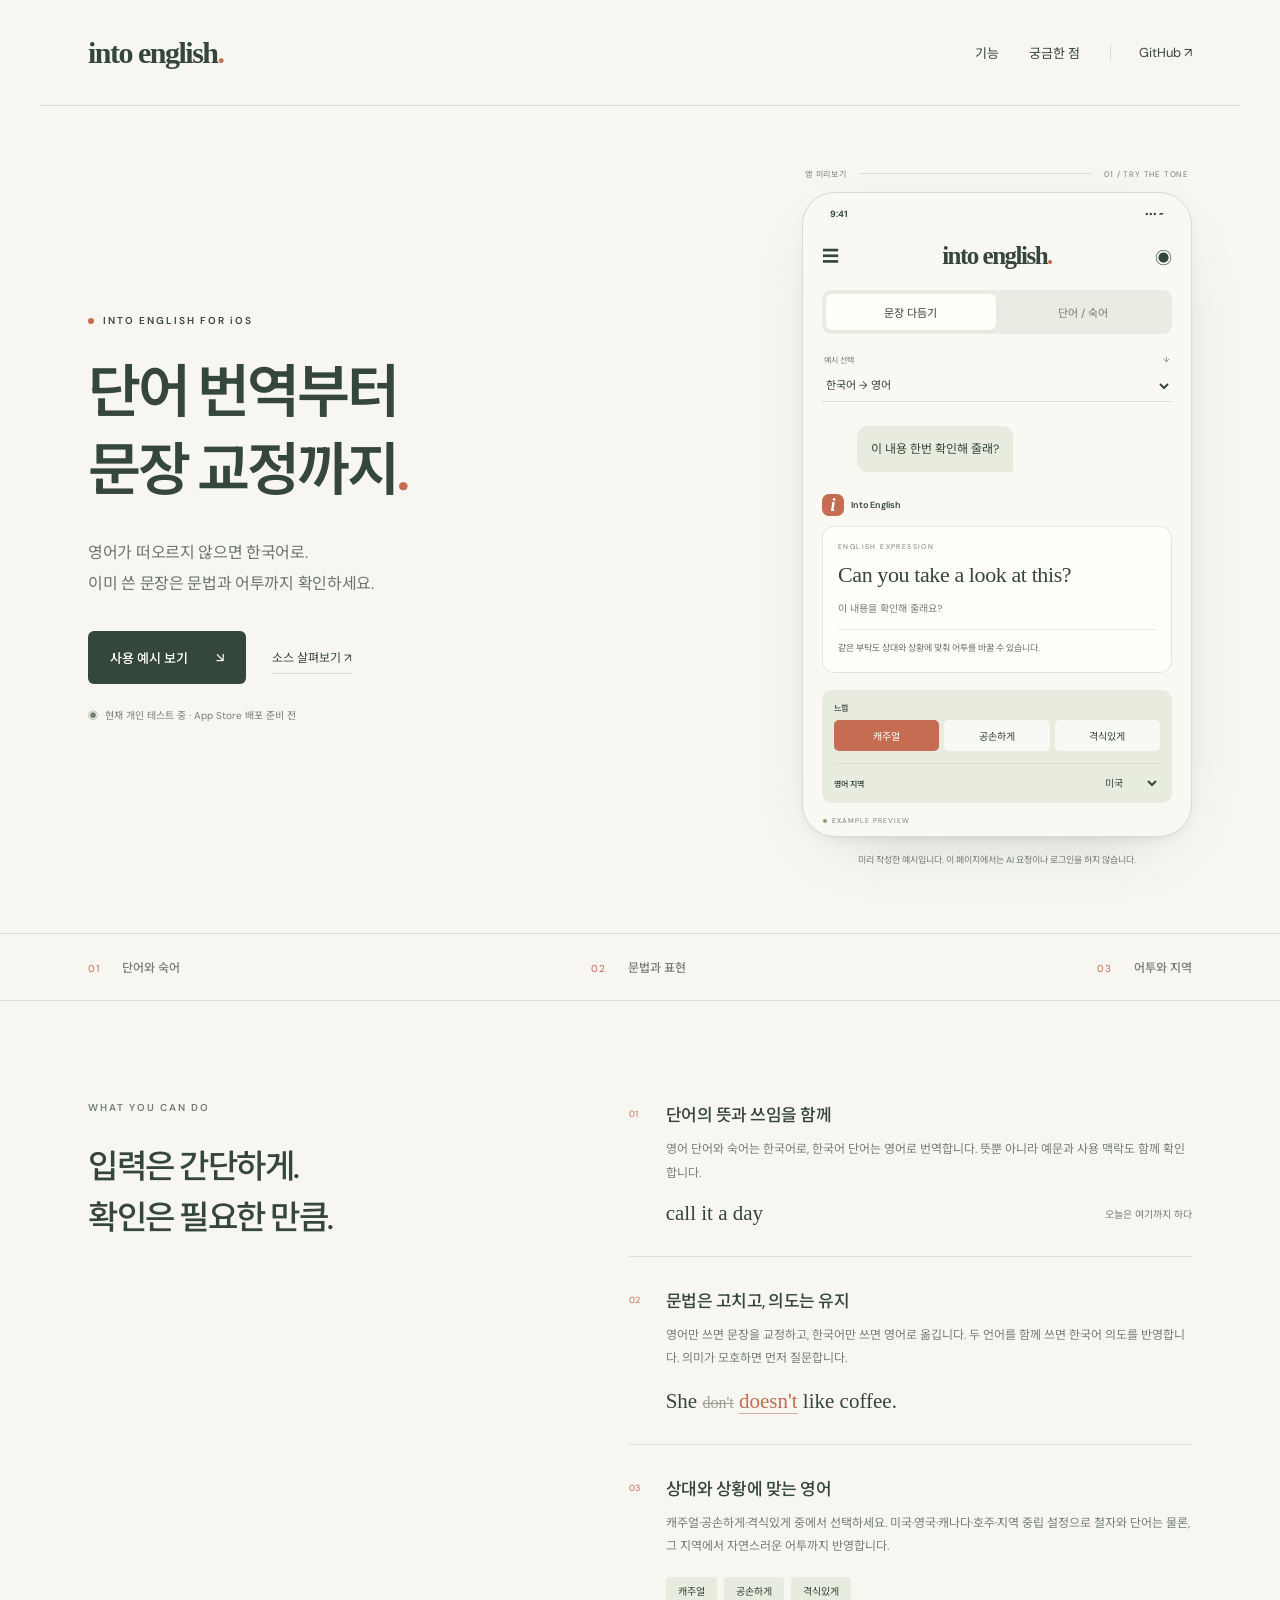
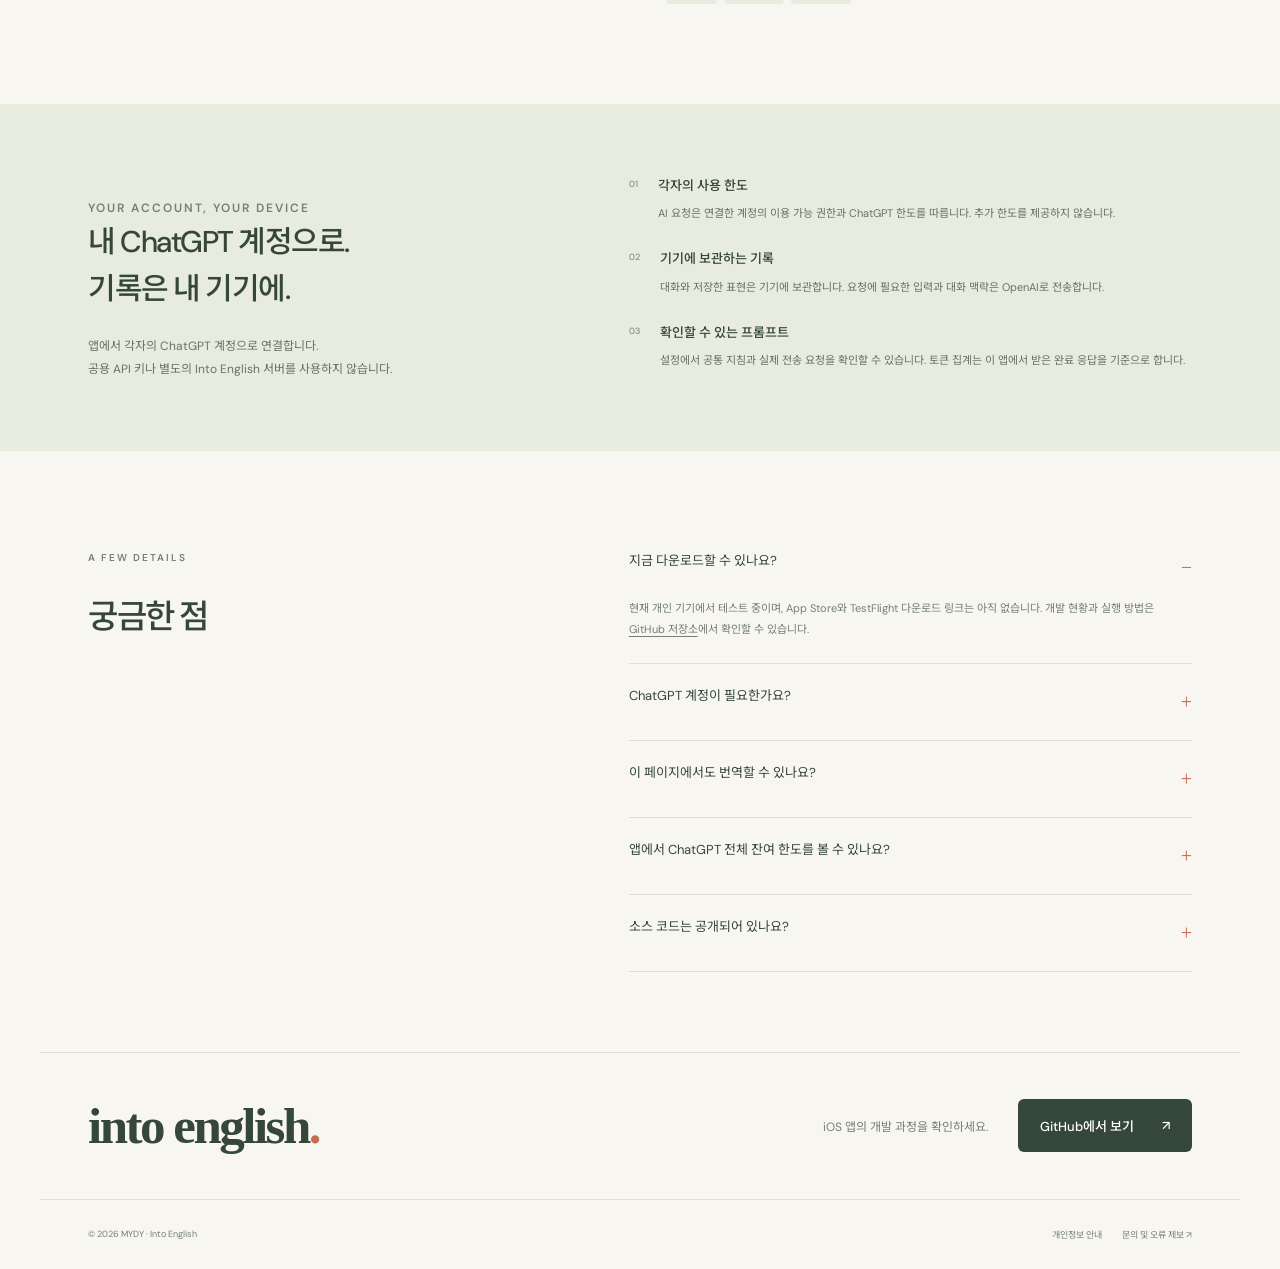
==== docs/index.html @ 1c581b62 "Add Into English landing page and icon concept board" ====
<!doctype html>
<html lang="ko">
<head>
<meta charset="utf-8"><meta name="viewport" content="width=device-width,initial-scale=1">
<title>Into English — 단어 번역과 영어 문장 교정</title>
<meta name="description" content="한국어 또는 영어로 입력하고, 뜻과 문법을 확인하세요. 말투와 영어 지역을 선택할 수 있는 개인용 iOS 영어 도구, Into English.">
<meta name="theme-color" content="#f8f6f1"><meta property="og:title" content="Into English"><meta property="og:description" content="단어 번역부터 문장 교정까지. 한국어로 입력하고 영어로 확인하세요."><meta property="og:type" content="website"><meta property="og:url" content="https://into-english.mydy.kr/">
<link rel="canonical" href="https://into-english.mydy.kr/"><link rel="icon" href="assets/favicon.svg" type="image/svg+xml"><link rel="stylesheet" href="styles.css"><script src="app.js" defer></script>
</head>
<body>
<a class="skip" href="#main">본문으로 이동</a>
<header class="nav wrap"><a class="wordmark" href="#" aria-label="Into English 홈">into english<span>.</span></a><nav aria-label="주요 메뉴"><a href="#how">기능</a><a href="#questions">궁금한 점</a><a class="repo-link" href="https://github.com/yoobato/mydy-into-english">GitHub <span aria-hidden="true">↗</span></a></nav></header>
<main id="main">
<section class="hero wrap" aria-labelledby="hero-title">
<div class="hero-copy"><div class="eyebrow"><span class="dot"></span> INTO ENGLISH FOR iOS</div><h1 id="hero-title">단어 번역부터<br>문장 교정까지<span class="coral">.</span></h1><p class="intro">영어가 떠오르지 않으면 한국어로.<br>이미 쓴 문장은 문법과 어투까지 확인하세요.</p><div class="actions"><a class="button primary" href="#demo">사용 예시 보기 <span aria-hidden="true">↘</span></a><a class="text-link" href="https://github.com/yoobato/mydy-into-english">소스 살펴보기 <span aria-hidden="true">↗</span></a></div><div class="availability"><span class="small-apple" aria-hidden="true">◉</span> 현재 개인 테스트 중 · App Store 배포 준비 전</div></div>
<div class="hero-preview" id="demo"><div class="preview-caption"><span>앱 미리보기</span><span class="caption-line"></span><span>01 / TRY THE TONE</span></div><div class="phone"><div class="phone-top"><span>9:41</span><span aria-hidden="true">••• ▰</span></div><div class="app-brand"><span aria-hidden="true">☰</span><span class="wordmark">into english<span>.</span></span><span aria-hidden="true">◉</span></div><div class="demo-tabs" role="tablist" aria-label="예시 종류"><button id="sentence-tab" role="tab" aria-selected="true" aria-controls="demo-panel" data-mode="sentence">문장 다듬기</button><button id="word-tab" role="tab" aria-selected="false" aria-controls="demo-panel" data-mode="word" tabindex="-1">단어 / 숙어</button></div><div id="demo-panel" role="tabpanel" aria-labelledby="sentence-tab"><label class="scenario-label" for="scenario">예시 선택 <span aria-hidden="true">↓</span></label><select id="scenario" aria-label="확인할 예시"></select><div class="chat"><div class="user-bubble" id="user-text"></div><div class="assistant-label"><span class="avatar" aria-hidden="true">i</span> Into English</div><article class="answer" aria-live="polite" aria-atomic="true"><div class="answer-meta" id="answer-meta">ENGLISH EXPRESSION</div><p id="answer-text" lang="en"></p><p class="meaning" id="answer-meaning"></p><div class="answer-note" id="answer-note"></div></article></div><div class="demo-options"><div id="tone-wrap"><span class="control-label">느낌</span><div class="tone-group" role="group" aria-label="문장 느낌"><button data-tone="casual" aria-pressed="true">캐주얼</button><button data-tone="polite" aria-pressed="false">공손하게</button><button data-tone="formal" aria-pressed="false">격식있게</button></div></div><label class="region-control" for="region"><span class="control-label">영어 지역</span><select id="region"><option value="us">미국</option><option value="uk">영국</option><option value="canada">캐나다</option><option value="australia">호주</option><option value="neutral">지역 중립</option></select></label></div></div><div class="phone-foot"><span class="dot"></span> EXAMPLE PREVIEW</div></div><p class="demo-disclaimer">미리 작성한 예시입니다. 이 페이지에서는 AI 요청이나 로그인을 하지 않습니다.</p></div>
</section>
<div class="index-strip"><div class="wrap"><span>01 <b>단어와 숙어</b></span><span>02 <b>문법과 표현</b></span><span>03 <b>어투와 지역</b></span></div></div>
<section class="features wrap" id="how" aria-labelledby="features-title"><div class="section-heading"><p class="eyebrow">WHAT YOU CAN DO</p><h2 id="features-title">입력은 간단하게.<br>확인은 필요한 만큼.</h2></div><div class="feature-list"><article class="feature"><span class="feature-number">01</span><div><h3>단어의 뜻과 쓰임을 함께</h3><p>영어 단어와 숙어는 한국어로, 한국어 단어는 영어로 번역합니다. 뜻뿐 아니라 예문과 사용 맥락도 함께 확인합니다.</p><div class="inline-example"><span lang="en">call it a day</span><span>오늘은 여기까지 하다</span></div></div></article><article class="feature"><span class="feature-number">02</span><div><h3>문법은 고치고, 의도는 유지</h3><p>영어만 쓰면 문장을 교정하고, 한국어만 쓰면 영어로 옮깁니다. 두 언어를 함께 쓰면 한국어 의도를 반영합니다. 의미가 모호하면 먼저 질문합니다.</p><div class="grammar-example" lang="en">She <del>don't</del> <ins>doesn't</ins> like coffee.</div></div></article><article class="feature"><span class="feature-number">03</span><div><h3>상대와 상황에 맞는 영어</h3><p>캐주얼·공손하게·격식있게 중에서 선택하세요. 미국·영국·캐나다·호주·지역 중립 설정으로 철자와 단어는 물론, 그 지역에서 자연스러운 어투까지 반영합니다.</p><div class="tone-sample"><span>캐주얼</span><span>공손하게</span><span>격식있게</span></div></div></article></div></section>
<section class="account-section"><div class="wrap account-layout"><div><p class="eyebrow">YOUR ACCOUNT, YOUR DEVICE</p><h2>내 ChatGPT 계정으로.<br>기록은 내 기기에.</h2><p>앱에서 각자의 ChatGPT 계정으로 연결합니다.<br>공용 API 키나 별도의 Into English 서버를 사용하지 않습니다.</p></div><div class="account-notes"><div><span>01</span><p><strong>각자의 사용 한도</strong>AI 요청은 연결한 계정의 이용 가능 권한과 ChatGPT 한도를 따릅니다. 추가 한도를 제공하지 않습니다.</p></div><div><span>02</span><p><strong>기기에 보관하는 기록</strong>대화와 저장한 표현은 기기에 보관합니다. 요청에 필요한 입력과 대화 맥락은 OpenAI로 전송합니다.</p></div><div><span>03</span><p><strong>확인할 수 있는 프롬프트</strong>설정에서 공통 지침과 실제 전송 요청을 확인할 수 있습니다. 토큰 집계는 이 앱에서 받은 완료 응답을 기준으로 합니다.</p></div></div></div></section>
<section class="faq wrap" id="questions" aria-labelledby="faq-title"><div class="section-heading"><p class="eyebrow">A FEW DETAILS</p><h2 id="faq-title">궁금한 점</h2></div><div class="faq-list"><details open><summary>지금 다운로드할 수 있나요?</summary><p>현재 개인 기기에서 테스트 중이며, App Store와 TestFlight 다운로드 링크는 아직 없습니다. 개발 현황과 실행 방법은 <a href="https://github.com/yoobato/mydy-into-english">GitHub 저장소</a>에서 확인할 수 있습니다.</p></details><details><summary>ChatGPT 계정이 필요한가요?</summary><p>실제 iOS 앱의 AI 기능은 본인의 ChatGPT 계정 연결이 필요합니다. 사용 가능 여부와 모델은 계정·워크스페이스의 권한 및 OpenAI 제공 조건에 따라 달라집니다. 이 소개 페이지에는 로그인 기능이 없습니다.</p></details><details><summary>이 페이지에서도 번역할 수 있나요?</summary><p>위 화면은 미리 작성된 예시로 기능을 설명하는 데모입니다. 실제 AI 번역과 교정은 iOS 앱에서 동작합니다.</p></details><details><summary>앱에서 ChatGPT 전체 잔여 한도를 볼 수 있나요?</summary><p>현재 연동은 계정 전체의 잔여 한도를 제공하지 않습니다. 앱은 이 기기에서 받은 완료 응답의 입력·출력 토큰만 집계하며, 이를 계정 전체 잔여 한도로 환산하지 않습니다.</p></details><details><summary>소스 코드는 공개되어 있나요?</summary><p>코드는 GitHub에서 확인할 수 있습니다. 사용·수정·재배포 조건은 저장소의 라이선스 안내를 확인하세요. Into English는 OpenAI의 공식 앱이 아닙니다.</p></details></div></section>
<section class="closing wrap"><span class="wordmark">into english<span>.</span></span><div><p>iOS 앱의 개발 과정을 확인하세요.</p><a class="button primary" href="https://github.com/yoobato/mydy-into-english">GitHub에서 보기 <span aria-hidden="true">↗</span></a></div></section>
</main><footer class="wrap"><span>© <span id="year">2026</span> MYDY · Into English</span><div><a href="privacy.html">개인정보 안내</a><a href="https://github.com/yoobato/mydy-into-english/issues">문의 및 오류 제보 ↗</a></div></footer>
</body></html>
---- docs/styles.css ----
@import url('https://fonts.googleapis.com/css2?family=DM+Sans:wght@400;500;600;700&family=Noto+Sans+KR:wght@400;500;600;700;800&display=swap');
:root{--bg:#f8f6f1;--ink:#35463b;--muted:#738072;--coral:#c66c52;--peach:#f0e2d9;--sage:#e8ecdf;--line:#dedfd4;--white:#fffefa;font-family:'DM Sans','Noto Sans KR',sans-serif;color:var(--ink);background:var(--bg);font-synthesis:none}*{box-sizing:border-box}html{scroll-behavior:smooth;scroll-padding-top:24px}body{margin:0}button,select{font:inherit;color:inherit}a{color:inherit;text-decoration:none}button,a,summary,select{-webkit-tap-highlight-color:transparent}a:focus-visible,button:focus-visible,select:focus-visible,summary:focus-visible{outline:2px solid var(--coral);outline-offset:5px}button{cursor:pointer}.wrap{max-width:1200px;padding-inline:48px;margin-inline:auto}.skip{position:absolute;left:20px;top:-100px;background:var(--ink);color:white;padding:12px;z-index:20}.skip:focus{top:10px}.nav{height:106px;display:flex;align-items:center;justify-content:space-between;border-bottom:1px solid var(--line)}.wordmark{font-family:Georgia,'Times New Roman',serif;font-size:30px;letter-spacing:-1.5px;font-weight:700;white-space:nowrap}.wordmark span,.coral{color:var(--coral)}nav{display:flex;align-items:center;gap:30px;font-size:13px}nav a:hover,.text-link:hover,footer a:hover{color:var(--coral)}.repo-link{padding-left:28px;border-left:1px solid var(--line)}.hero{display:grid;grid-template-columns:1.1fr 1fr;gap:65px;align-items:center;padding-top:62px;padding-bottom:65px;position:relative}.eyebrow{font-size:10px;letter-spacing:2px;font-weight:600;display:flex;align-items:center;gap:9px;margin:0 0 27px}.dot{display:inline-block;width:6px;height:6px;border-radius:50%;background:var(--coral);flex-shrink:0}h1{font-size:clamp(39px,4.5vw,61px);line-height:1.35;letter-spacing:-3px;font-weight:600;margin:0}.intro{font-size:16px;line-height:1.95;color:#697768;margin:27px 0 32px;letter-spacing:-.3px}.actions{display:flex;align-items:center;gap:26px}.button{display:inline-flex;align-items:center;justify-content:space-between;gap:28px;padding:17px 22px;border-radius:6px;font-size:13px;font-weight:500;transition:background .2s,transform .2s}.button:hover{transform:translateY(-2px)}.primary{background:var(--ink);color:white}.primary:hover{background:#455a4c}.text-link{font-size:12px;border-bottom:1px solid var(--line);padding-block:7px}.availability{font-size:10px;color:var(--muted);margin-top:23px;display:flex;gap:7px;align-items:center}.small-apple{font-size:10px}.hero-preview{position:relative;max-width:390px;justify-self:end;width:100%;scroll-margin-top:24px}.preview-caption{display:flex;gap:12px;align-items:center;font-size:8px;color:var(--muted);letter-spacing:.8px;margin:0 3px 13px}.caption-line{height:1px;background:var(--line);flex:1}.phone{border:1px solid #d8dbd0;background:#faf8f3;border-radius:33px;padding:15px 19px 11px;box-shadow:0 22px 70px -42px #394b3b66,0 4px 15px -10px #394b3b44;position:relative}.phone-top{display:flex;justify-content:space-between;font-size:9px;font-weight:700;padding:0 8px 22px}.app-brand{display:flex;align-items:center;justify-content:space-between;margin-bottom:20px;font-size:17px}.app-brand .wordmark{font-size:25px}.demo-tabs{display:flex;background:#eaece3;border-radius:9px;padding:4px;gap:3px}.demo-tabs button{border:0;background:transparent;border-radius:6px;font-size:11px;color:var(--muted);flex:1;padding:10px 0}.demo-tabs [aria-selected=true]{color:var(--ink);background:var(--white);box-shadow:0 1px 3px #00000009}.scenario-label{display:flex;justify-content:space-between;font-size:8px;color:var(--muted);margin:20px 2px 5px}#scenario{width:100%;font-size:11px;background:transparent;border:0;border-bottom:1px solid var(--line);padding:7px 0 8px;border-radius:0}.chat{padding:24px 0 17px;min-height:288px}.user-bubble{background:var(--sage);border-radius:11px 11px 2px 11px;font-size:12px;line-height:1.7;padding:13px 14px;margin-left:35px;margin-bottom:22px;width:fit-content;max-width:calc(100% - 35px);justify-self:end;white-space:pre-line}.assistant-label{font-size:9px;display:flex;align-items:center;gap:7px;font-weight:600;margin-bottom:10px}.avatar{background:var(--coral);border-radius:7px;color:white;width:22px;height:22px;display:inline-flex;align-items:center;justify-content:center;font-family:Georgia,serif;font-size:18px;font-style:italic}.answer{background:var(--white);border:1px solid #e5e5db;border-radius:12px;padding:15px}.answer-meta{font-size:7px;letter-spacing:1.4px;color:var(--muted);margin-bottom:9px}#answer-text{font-family:Georgia,serif;line-height:1.4;font-size:22px;letter-spacing:-.4px;margin:0 0 9px;min-height:31px}.meaning{font-size:10px;color:var(--muted);line-height:1.7;margin:0}.answer-note{margin-top:12px;padding-top:10px;border-top:1px solid #eeeeE5;font-size:9px;line-height:1.8;color:#667363}.demo-options{padding:12px;border-radius:10px;background:var(--sage)}.control-label{font-size:8px;font-weight:600;display:block;margin-bottom:7px}.tone-group{display:flex;gap:5px}.tone-group button{border:0;background:#ffffffb0;border-radius:5px;padding:8px 4px;flex:1;font-size:10px}.tone-group [aria-pressed=true]{background:var(--coral);color:white}.region-control{display:flex;justify-content:space-between;align-items:center;padding-top:12px;margin-top:12px;border-top:1px solid #d8dfce}.region-control .control-label{margin:0}.region-control select{font-size:10px;border:0;background:transparent;max-width:120px}.phone-foot{display:flex;align-items:center;gap:5px;font-size:7px;letter-spacing:1px;color:var(--muted);padding:13px 1px 0}.phone-foot .dot{width:4px;height:4px;background:#8a9b6e}.demo-disclaimer{font-size:9px;text-align:center;line-height:1.8;color:var(--muted);margin:15px 0 0}.index-strip{border-top:1px solid var(--line);border-bottom:1px solid var(--line)}.index-strip .wrap{display:flex;justify-content:space-between;gap:20px;padding-block:24px}.index-strip span{font-size:10px;letter-spacing:1px;color:var(--coral)}.index-strip b{font-size:12px;letter-spacing:0;font-weight:500;color:var(--muted);padding-left:18px}.features,.faq{display:grid;grid-template-columns:1fr 1.25fr;gap:90px;padding-top:100px;padding-bottom:100px}.section-heading h2,.account-section h2{font-size:33px;letter-spacing:-1.5px;line-height:1.55;margin:0;font-weight:500}.section-heading .eyebrow{color:var(--muted)}.feature{display:grid;grid-template-columns:22px 1fr;gap:15px;padding-block:30px;border-top:1px solid var(--line)}.feature:first-child{padding-top:0;border-top:0}.feature:last-child{padding-bottom:0}.feature-number{font-size:9px;color:var(--coral);margin-top:7px}h3{font-size:17px;letter-spacing:-.5px;font-weight:500;margin:0 0 12px}.feature p{font-size:12px;line-height:1.95;color:var(--muted);margin:0}.inline-example{display:flex;justify-content:space-between;align-items:center;padding:16px 0 0;gap:12px}.inline-example span:first-child{font-family:Georgia,serif;font-size:21px}.inline-example span:last-child{font-size:10px;color:var(--muted)}.grammar-example{font-family:Georgia,serif;font-size:21px;padding-top:18px}.grammar-example del{color:#9b9f92;font-size:16px}.grammar-example ins{color:var(--coral);text-decoration:none;border-bottom:1px solid #cfac9b}.tone-sample{display:flex;gap:7px;padding-top:18px}.tone-sample span{font-size:10px;background:var(--sage);border-radius:4px;padding:6px 12px}.account-section{background:var(--sage);padding-block:70px}.account-layout{display:grid;grid-template-columns:1fr 1.25fr;gap:90px}.account-section .eyebrow{color:var(--muted)}.account-section h2{font-size:30px}.account-section p{font-size:12px;line-height:1.9;color:#667363;margin:23px 0 0}.account-notes{display:flex;flex-direction:column;gap:23px}.account-notes>div{display:flex;gap:20px}.account-notes>div>span{font-size:9px;color:var(--muted);margin-top:4px}.account-notes p{margin:0;font-size:11px}.account-notes strong{display:block;font-size:13px;font-weight:500;margin-bottom:5px;color:var(--ink)}.faq{padding-bottom:80px}.faq-list details{border-bottom:1px solid var(--line);padding-block:22px}.faq-list details:first-child{padding-top:0}.faq-list summary{font-size:13px;cursor:pointer;list-style:none;display:flex;justify-content:space-between;gap:20px;line-height:1.6}.faq-list summary::-webkit-details-marker{display:none}.faq-list summary:after{content:'+';font-family:Georgia,serif;font-size:20px;color:var(--coral)}.faq-list details[open] summary:after{content:'−'}.faq-list p{font-size:11px;color:var(--muted);line-height:1.95;margin:15px 25px 0 0}.faq-list p a{text-decoration:underline;text-underline-offset:3px}.closing{border-top:1px solid var(--line);border-bottom:1px solid var(--line);padding-block:44px;display:flex;align-items:center;justify-content:space-between}.closing>.wordmark{font-size:51px;letter-spacing:-2.5px}.closing>div{display:flex;align-items:center;gap:30px}.closing p{font-size:12px;color:var(--muted)}footer{display:flex;justify-content:space-between;gap:20px;padding-block:28px;font-size:9px;color:var(--muted)}footer>div{display:flex;gap:20px}.privacy{max-width:800px;padding-block:60px}.privacy h1{font-size:36px}.privacy h2{font-size:19px;margin-top:35px}.privacy p,.privacy li{font-size:13px;line-height:1.9;color:var(--muted)}.privacy a{text-decoration:underline}.privacy .eyebrow{margin-bottom:20px}[hidden]{display:none!important}@media(min-width:1400px){.hero{padding-top:82px;padding-bottom:85px}}@media(max-width:900px){.wrap{padding-inline:30px}.hero{gap:30px}.features,.faq,.account-layout{gap:45px}h1{font-size:43px}.intro{font-size:14px}.actions{gap:18px;flex-wrap:wrap}.section-heading h2{font-size:27px}.closing>div{display:block}.closing .button{padding:12px 16px}.closing p{margin-top:0}.preview-caption{font-size:7px}.index-strip b{padding-left:10px}}@media(max-width:640px){.wrap{padding-inline:23px}.nav{height:83px}.nav .wordmark{font-size:26px}nav{gap:17px;font-size:11px}nav>a:first-child{display:none}.repo-link{padding-left:0;border:0}.hero{grid-template-columns:1fr;gap:43px;padding-top:46px;padding-bottom:39px}.hero-copy{text-align:left}h1{font-size:43px;letter-spacing:-2.4px}.eyebrow{font-size:9px;margin-bottom:22px}.intro{font-size:14px;line-height:1.9;margin:20px 0 26px}.actions{gap:24px}.availability{font-size:9px;margin-top:19px}.hero-preview{justify-self:center;max-width:360px}.phone{padding-inline:18px}.chat{min-height:265px}.index-strip .wrap{gap:8px;padding-block:19px}.index-strip span{font-size:8px}.index-strip b{font-size:10px;display:block;padding:6px 0 0}.features,.faq,.account-layout{grid-template-columns:1fr;gap:38px}.features,.faq{padding-top:55px;padding-bottom:55px}.section-heading h2{font-size:29px}.section-heading h2 br{display:none}.feature{padding-block:26px}.feature p{font-size:12px}.account-section{padding-block:48px}.account-section h2{font-size:28px}.account-section p{font-size:12px}.account-notes p{font-size:11px}.closing{padding-block:32px;display:block}.closing>.wordmark{font-size:43px}.closing>div{display:flex;justify-content:space-between;gap:14px;margin-top:18px}.closing p{font-size:10px;margin:0}.closing .button{font-size:11px;gap:10px;white-space:nowrap}footer{font-size:8px;flex-wrap:wrap;padding-block:24px}footer>div{gap:18px}.privacy h1{font-size:29px}.privacy{padding-block:40px}}@media(prefers-reduced-motion:reduce){html{scroll-behavior:auto}*{transition:none!important}}
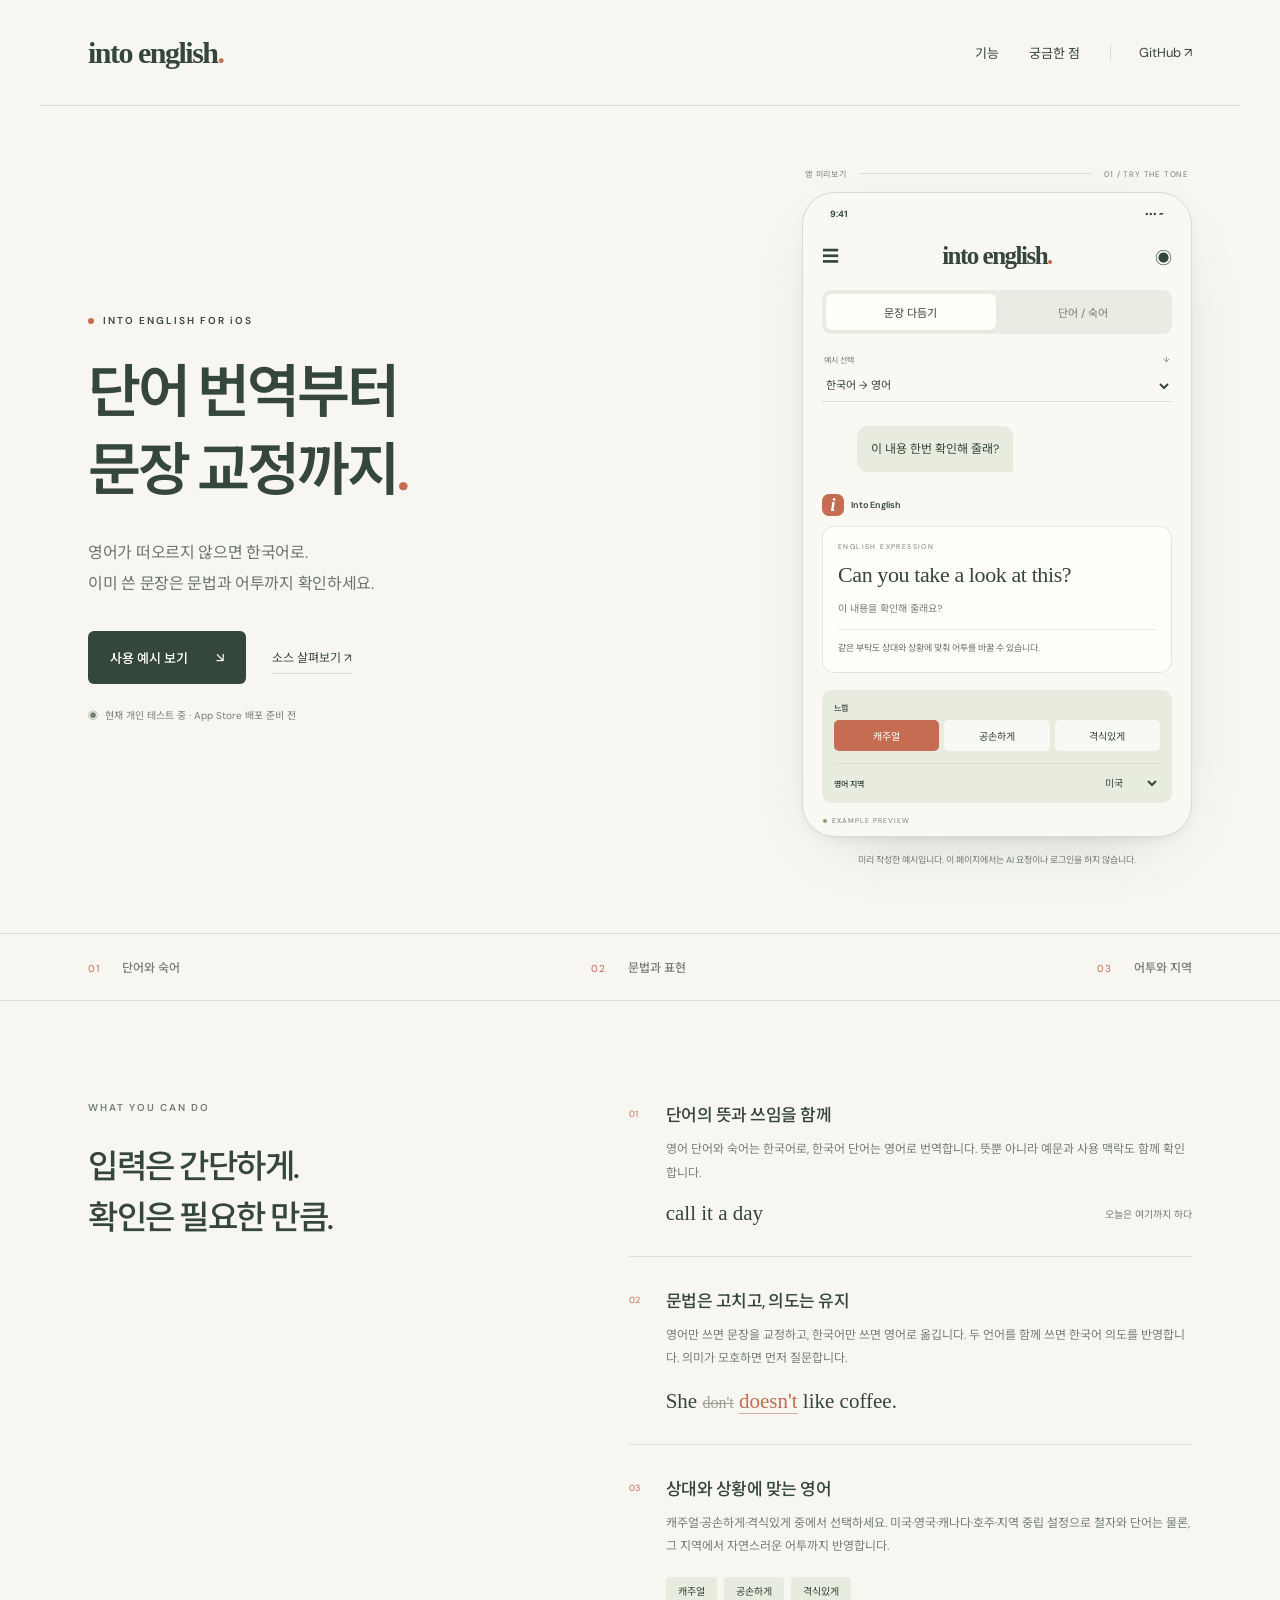
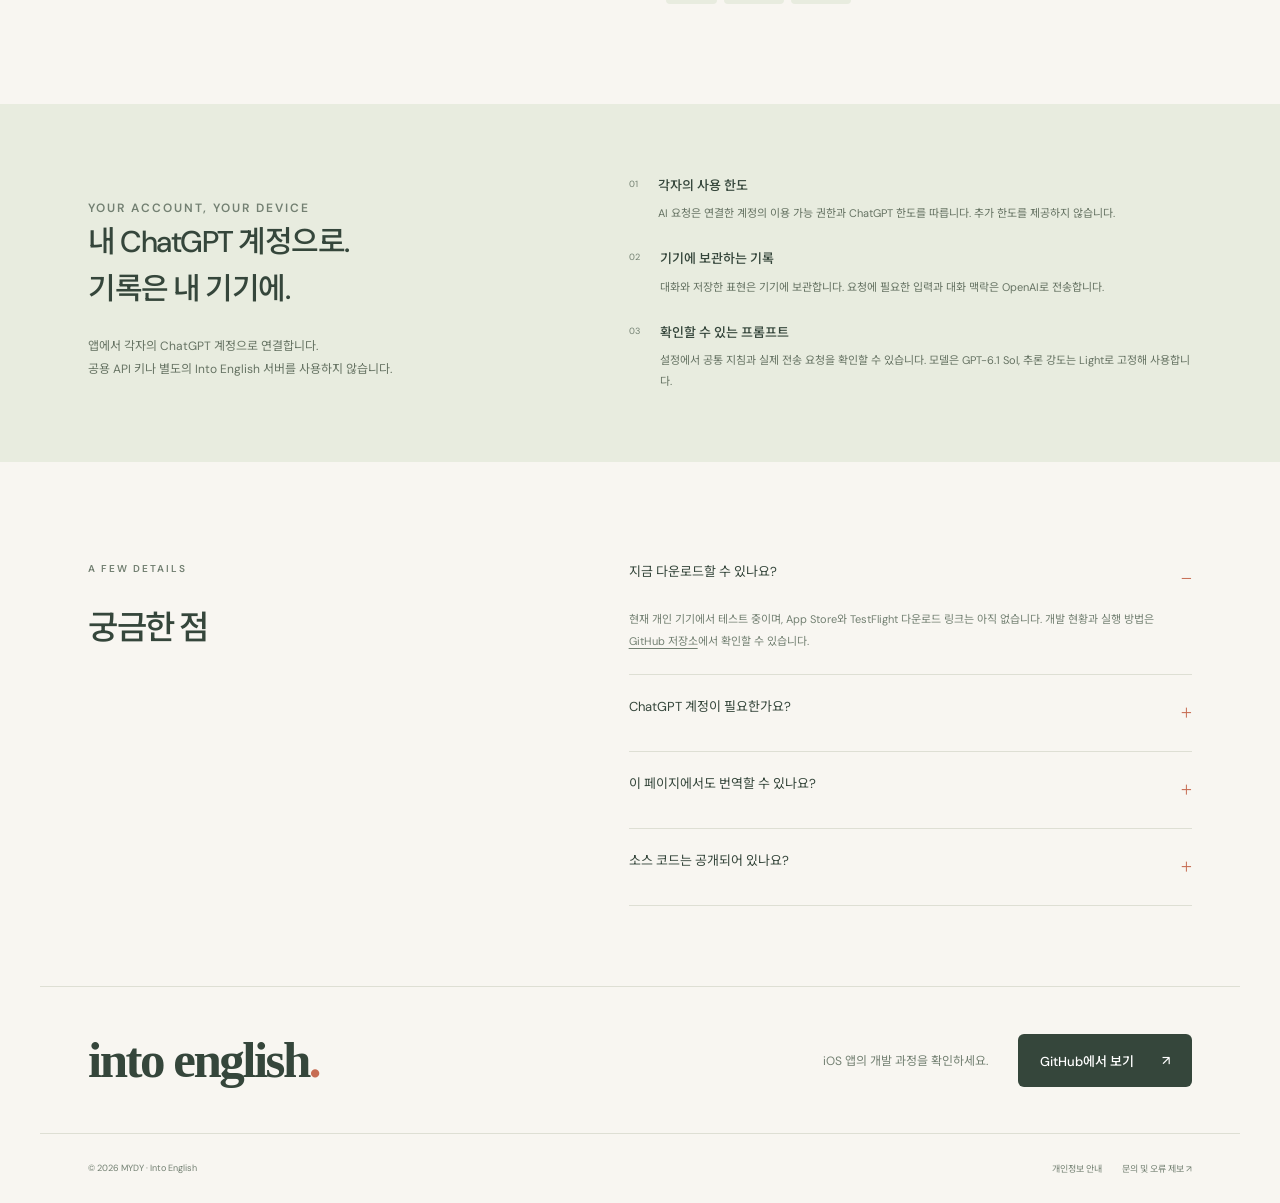
==== commit c795a0ae: "Apply B branding, social previews and fixed Sol Light configuration" ====
--- a/docs/index.html
+++ b/docs/index.html
@@ -5,7 +5,10 @@
 <title>Into English — 단어 번역과 영어 문장 교정</title>
 <meta name="description" content="한국어 또는 영어로 입력하고, 뜻과 문법을 확인하세요. 말투와 영어 지역을 선택할 수 있는 개인용 iOS 영어 도구, Into English.">
 <meta name="theme-color" content="#f8f6f1"><meta property="og:title" content="Into English"><meta property="og:description" content="단어 번역부터 문장 교정까지. 한국어로 입력하고 영어로 확인하세요."><meta property="og:type" content="website"><meta property="og:url" content="https://into-english.mydy.kr/">
-<link rel="canonical" href="https://into-english.mydy.kr/"><link rel="icon" href="assets/favicon.svg" type="image/svg+xml"><link rel="stylesheet" href="styles.css"><script src="app.js" defer></script>
+<meta property="og:site_name" content="Into English"><meta property="og:locale" content="ko_KR">
+<meta property="og:image" content="https://into-english.mydy.kr/assets/social-preview-v1.png"><meta property="og:image:secure_url" content="https://into-english.mydy.kr/assets/social-preview-v1.png"><meta property="og:image:type" content="image/png"><meta property="og:image:width" content="1200"><meta property="og:image:height" content="630"><meta property="og:image:alt" content="Into English — 단어 번역부터 문장 교정까지. 녹색 ie. 앱 아이콘">
+<meta name="twitter:card" content="summary_large_image"><meta name="twitter:title" content="Into English — 단어 번역과 영어 문장 교정"><meta name="twitter:description" content="한국어 또는 영어로 입력하고, 말투와 지역에 맞춰 문법과 표현을 다듬으세요."><meta name="twitter:image" content="https://into-english.mydy.kr/assets/social-preview-v1.png"><meta name="twitter:image:alt" content="Into English의 녹색 ie. 앱 아이콘과 서비스 소개">
+<link rel="canonical" href="https://into-english.mydy.kr/"><link rel="icon" href="assets/app-icon-b.png" type="image/png"><link rel="apple-touch-icon" href="assets/app-icon-b.png"><link rel="stylesheet" href="styles.css"><script src="app.js" defer></script>
 </head>
 <body>
 <a class="skip" href="#main">본문으로 이동</a>
@@ -17,8 +20,8 @@
 </section>
 <div class="index-strip"><div class="wrap"><span>01 <b>단어와 숙어</b></span><span>02 <b>문법과 표현</b></span><span>03 <b>어투와 지역</b></span></div></div>
 <section class="features wrap" id="how" aria-labelledby="features-title"><div class="section-heading"><p class="eyebrow">WHAT YOU CAN DO</p><h2 id="features-title">입력은 간단하게.<br>확인은 필요한 만큼.</h2></div><div class="feature-list"><article class="feature"><span class="feature-number">01</span><div><h3>단어의 뜻과 쓰임을 함께</h3><p>영어 단어와 숙어는 한국어로, 한국어 단어는 영어로 번역합니다. 뜻뿐 아니라 예문과 사용 맥락도 함께 확인합니다.</p><div class="inline-example"><span lang="en">call it a day</span><span>오늘은 여기까지 하다</span></div></div></article><article class="feature"><span class="feature-number">02</span><div><h3>문법은 고치고, 의도는 유지</h3><p>영어만 쓰면 문장을 교정하고, 한국어만 쓰면 영어로 옮깁니다. 두 언어를 함께 쓰면 한국어 의도를 반영합니다. 의미가 모호하면 먼저 질문합니다.</p><div class="grammar-example" lang="en">She <del>don't</del> <ins>doesn't</ins> like coffee.</div></div></article><article class="feature"><span class="feature-number">03</span><div><h3>상대와 상황에 맞는 영어</h3><p>캐주얼·공손하게·격식있게 중에서 선택하세요. 미국·영국·캐나다·호주·지역 중립 설정으로 철자와 단어는 물론, 그 지역에서 자연스러운 어투까지 반영합니다.</p><div class="tone-sample"><span>캐주얼</span><span>공손하게</span><span>격식있게</span></div></div></article></div></section>
-<section class="account-section"><div class="wrap account-layout"><div><p class="eyebrow">YOUR ACCOUNT, YOUR DEVICE</p><h2>내 ChatGPT 계정으로.<br>기록은 내 기기에.</h2><p>앱에서 각자의 ChatGPT 계정으로 연결합니다.<br>공용 API 키나 별도의 Into English 서버를 사용하지 않습니다.</p></div><div class="account-notes"><div><span>01</span><p><strong>각자의 사용 한도</strong>AI 요청은 연결한 계정의 이용 가능 권한과 ChatGPT 한도를 따릅니다. 추가 한도를 제공하지 않습니다.</p></div><div><span>02</span><p><strong>기기에 보관하는 기록</strong>대화와 저장한 표현은 기기에 보관합니다. 요청에 필요한 입력과 대화 맥락은 OpenAI로 전송합니다.</p></div><div><span>03</span><p><strong>확인할 수 있는 프롬프트</strong>설정에서 공통 지침과 실제 전송 요청을 확인할 수 있습니다. 토큰 집계는 이 앱에서 받은 완료 응답을 기준으로 합니다.</p></div></div></div></section>
-<section class="faq wrap" id="questions" aria-labelledby="faq-title"><div class="section-heading"><p class="eyebrow">A FEW DETAILS</p><h2 id="faq-title">궁금한 점</h2></div><div class="faq-list"><details open><summary>지금 다운로드할 수 있나요?</summary><p>현재 개인 기기에서 테스트 중이며, App Store와 TestFlight 다운로드 링크는 아직 없습니다. 개발 현황과 실행 방법은 <a href="https://github.com/yoobato/mydy-into-english">GitHub 저장소</a>에서 확인할 수 있습니다.</p></details><details><summary>ChatGPT 계정이 필요한가요?</summary><p>실제 iOS 앱의 AI 기능은 본인의 ChatGPT 계정 연결이 필요합니다. 사용 가능 여부와 모델은 계정·워크스페이스의 권한 및 OpenAI 제공 조건에 따라 달라집니다. 이 소개 페이지에는 로그인 기능이 없습니다.</p></details><details><summary>이 페이지에서도 번역할 수 있나요?</summary><p>위 화면은 미리 작성된 예시로 기능을 설명하는 데모입니다. 실제 AI 번역과 교정은 iOS 앱에서 동작합니다.</p></details><details><summary>앱에서 ChatGPT 전체 잔여 한도를 볼 수 있나요?</summary><p>현재 연동은 계정 전체의 잔여 한도를 제공하지 않습니다. 앱은 이 기기에서 받은 완료 응답의 입력·출력 토큰만 집계하며, 이를 계정 전체 잔여 한도로 환산하지 않습니다.</p></details><details><summary>소스 코드는 공개되어 있나요?</summary><p>코드는 GitHub에서 확인할 수 있습니다. 사용·수정·재배포 조건은 저장소의 라이선스 안내를 확인하세요. Into English는 OpenAI의 공식 앱이 아닙니다.</p></details></div></section>
+<section class="account-section"><div class="wrap account-layout"><div><p class="eyebrow">YOUR ACCOUNT, YOUR DEVICE</p><h2>내 ChatGPT 계정으로.<br>기록은 내 기기에.</h2><p>앱에서 각자의 ChatGPT 계정으로 연결합니다.<br>공용 API 키나 별도의 Into English 서버를 사용하지 않습니다.</p></div><div class="account-notes"><div><span>01</span><p><strong>각자의 사용 한도</strong>AI 요청은 연결한 계정의 이용 가능 권한과 ChatGPT 한도를 따릅니다. 추가 한도를 제공하지 않습니다.</p></div><div><span>02</span><p><strong>기기에 보관하는 기록</strong>대화와 저장한 표현은 기기에 보관합니다. 요청에 필요한 입력과 대화 맥락은 OpenAI로 전송합니다.</p></div><div><span>03</span><p><strong>확인할 수 있는 프롬프트</strong>설정에서 공통 지침과 실제 전송 요청을 확인할 수 있습니다. 모델은 GPT-6.1 Sol, 추론 강도는 Light로 고정해 사용합니다.</p></div></div></div></section>
+<section class="faq wrap" id="questions" aria-labelledby="faq-title"><div class="section-heading"><p class="eyebrow">A FEW DETAILS</p><h2 id="faq-title">궁금한 점</h2></div><div class="faq-list"><details open><summary>지금 다운로드할 수 있나요?</summary><p>현재 개인 기기에서 테스트 중이며, App Store와 TestFlight 다운로드 링크는 아직 없습니다. 개발 현황과 실행 방법은 <a href="https://github.com/yoobato/mydy-into-english">GitHub 저장소</a>에서 확인할 수 있습니다.</p></details><details><summary>ChatGPT 계정이 필요한가요?</summary><p>실제 iOS 앱의 AI 기능은 본인의 ChatGPT 계정 연결이 필요합니다. 사용 가능 여부와 모델은 계정·워크스페이스의 권한 및 OpenAI 제공 조건에 따라 달라집니다. 이 소개 페이지에는 로그인 기능이 없습니다.</p></details><details><summary>이 페이지에서도 번역할 수 있나요?</summary><p>위 화면은 미리 작성된 예시로 기능을 설명하는 데모입니다. 실제 AI 번역과 교정은 iOS 앱에서 동작합니다.</p></details><details><summary>소스 코드는 공개되어 있나요?</summary><p>코드는 GitHub에서 확인할 수 있습니다. 사용·수정·재배포 조건은 저장소의 라이선스 안내를 확인하세요. Into English는 OpenAI의 공식 앱이 아닙니다.</p></details></div></section>
 <section class="closing wrap"><span class="wordmark">into english<span>.</span></span><div><p>iOS 앱의 개발 과정을 확인하세요.</p><a class="button primary" href="https://github.com/yoobato/mydy-into-english">GitHub에서 보기 <span aria-hidden="true">↗</span></a></div></section>
 </main><footer class="wrap"><span>© <span id="year">2026</span> MYDY · Into English</span><div><a href="privacy.html">개인정보 안내</a><a href="https://github.com/yoobato/mydy-into-english/issues">문의 및 오류 제보 ↗</a></div></footer>
 </body></html>
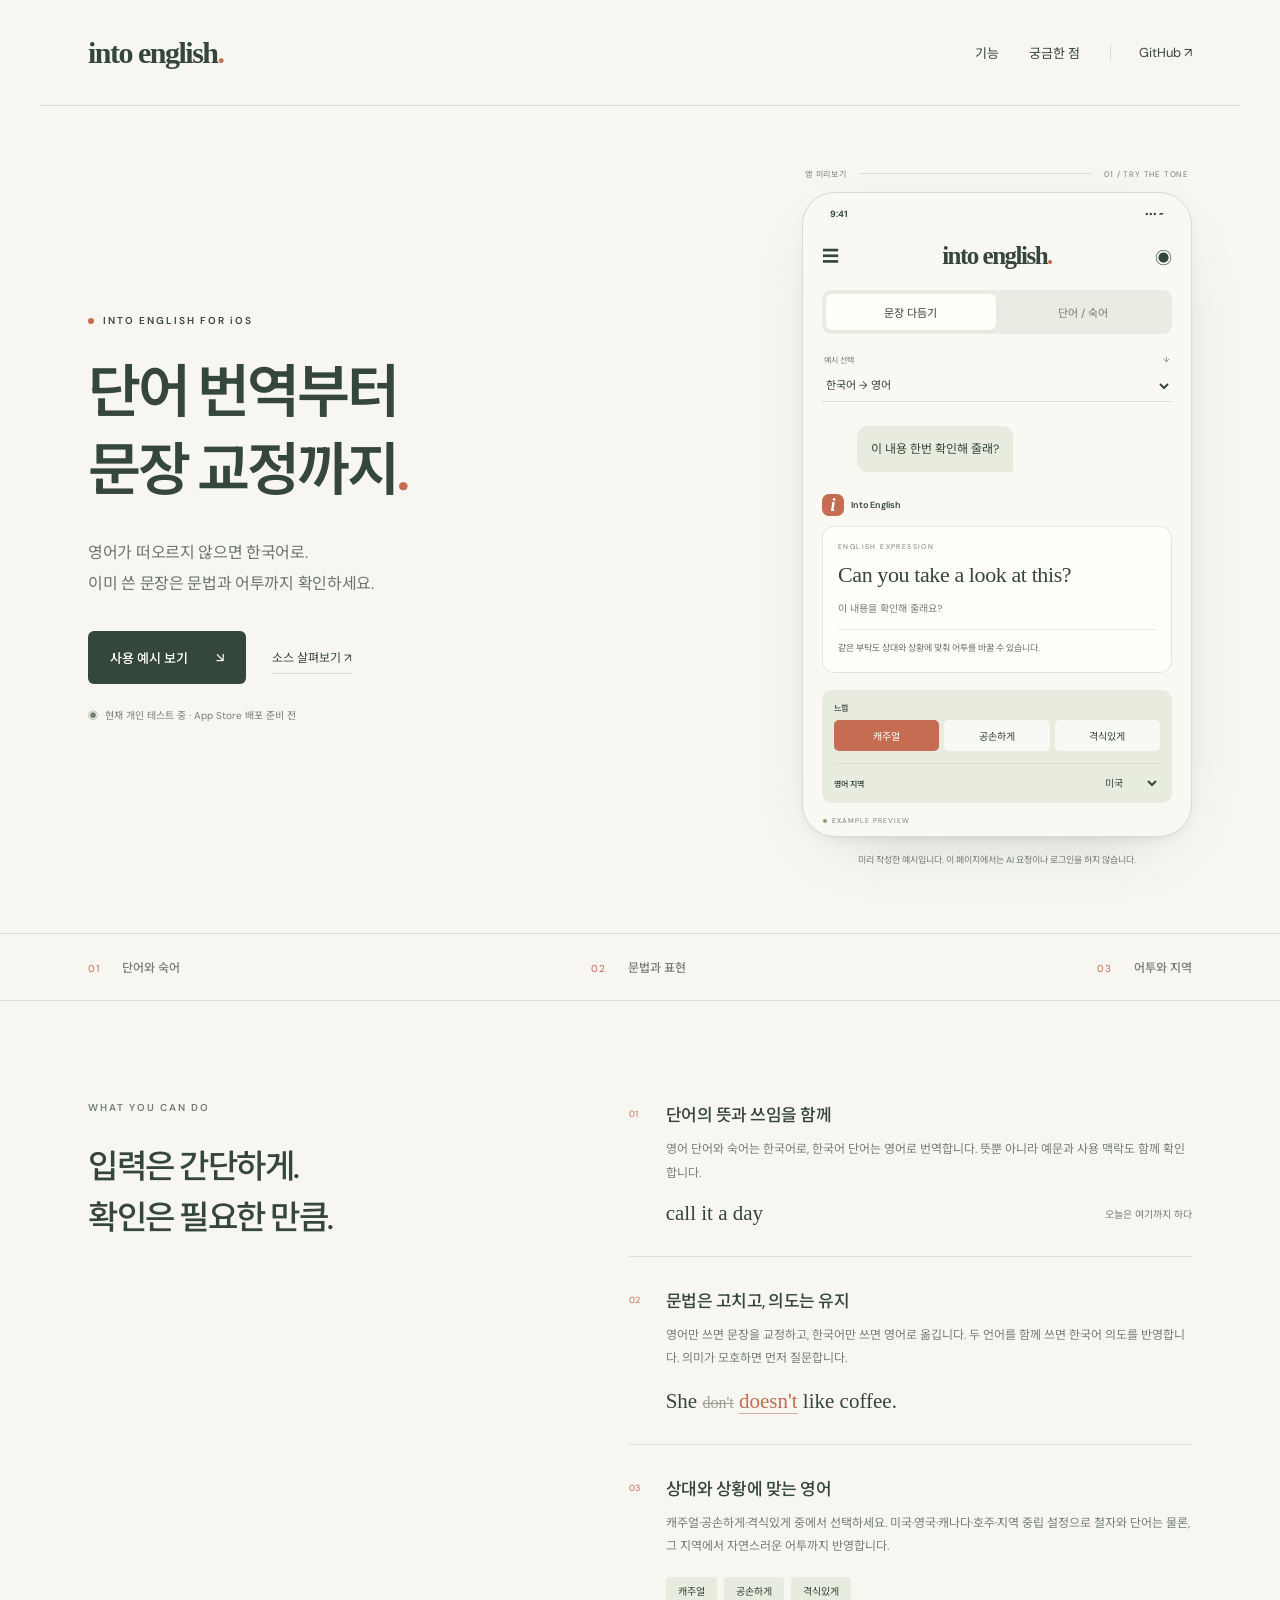
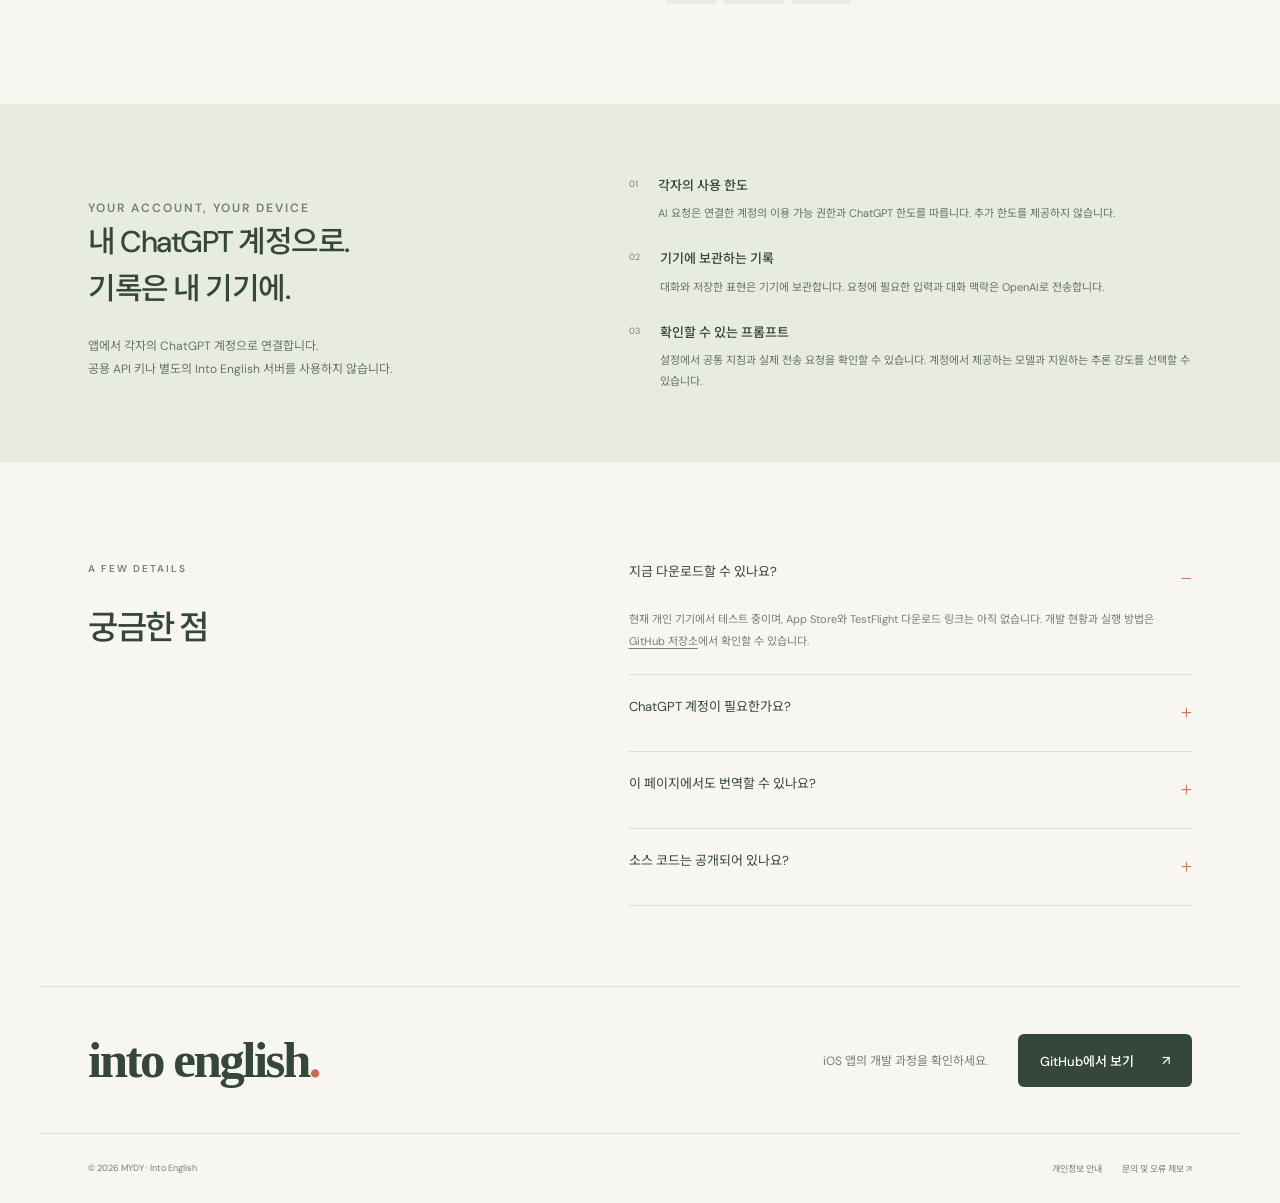
==== commit db42ee99: "Restore model and reasoning controls with inline account disconnect" ====
--- a/docs/index.html
+++ b/docs/index.html
@@ -20,7 +20,7 @@
 </section>
 <div class="index-strip"><div class="wrap"><span>01 <b>단어와 숙어</b></span><span>02 <b>문법과 표현</b></span><span>03 <b>어투와 지역</b></span></div></div>
 <section class="features wrap" id="how" aria-labelledby="features-title"><div class="section-heading"><p class="eyebrow">WHAT YOU CAN DO</p><h2 id="features-title">입력은 간단하게.<br>확인은 필요한 만큼.</h2></div><div class="feature-list"><article class="feature"><span class="feature-number">01</span><div><h3>단어의 뜻과 쓰임을 함께</h3><p>영어 단어와 숙어는 한국어로, 한국어 단어는 영어로 번역합니다. 뜻뿐 아니라 예문과 사용 맥락도 함께 확인합니다.</p><div class="inline-example"><span lang="en">call it a day</span><span>오늘은 여기까지 하다</span></div></div></article><article class="feature"><span class="feature-number">02</span><div><h3>문법은 고치고, 의도는 유지</h3><p>영어만 쓰면 문장을 교정하고, 한국어만 쓰면 영어로 옮깁니다. 두 언어를 함께 쓰면 한국어 의도를 반영합니다. 의미가 모호하면 먼저 질문합니다.</p><div class="grammar-example" lang="en">She <del>don't</del> <ins>doesn't</ins> like coffee.</div></div></article><article class="feature"><span class="feature-number">03</span><div><h3>상대와 상황에 맞는 영어</h3><p>캐주얼·공손하게·격식있게 중에서 선택하세요. 미국·영국·캐나다·호주·지역 중립 설정으로 철자와 단어는 물론, 그 지역에서 자연스러운 어투까지 반영합니다.</p><div class="tone-sample"><span>캐주얼</span><span>공손하게</span><span>격식있게</span></div></div></article></div></section>
-<section class="account-section"><div class="wrap account-layout"><div><p class="eyebrow">YOUR ACCOUNT, YOUR DEVICE</p><h2>내 ChatGPT 계정으로.<br>기록은 내 기기에.</h2><p>앱에서 각자의 ChatGPT 계정으로 연결합니다.<br>공용 API 키나 별도의 Into English 서버를 사용하지 않습니다.</p></div><div class="account-notes"><div><span>01</span><p><strong>각자의 사용 한도</strong>AI 요청은 연결한 계정의 이용 가능 권한과 ChatGPT 한도를 따릅니다. 추가 한도를 제공하지 않습니다.</p></div><div><span>02</span><p><strong>기기에 보관하는 기록</strong>대화와 저장한 표현은 기기에 보관합니다. 요청에 필요한 입력과 대화 맥락은 OpenAI로 전송합니다.</p></div><div><span>03</span><p><strong>확인할 수 있는 프롬프트</strong>설정에서 공통 지침과 실제 전송 요청을 확인할 수 있습니다. 모델은 GPT-6.1 Sol, 추론 강도는 Light로 고정해 사용합니다.</p></div></div></div></section>
+<section class="account-section"><div class="wrap account-layout"><div><p class="eyebrow">YOUR ACCOUNT, YOUR DEVICE</p><h2>내 ChatGPT 계정으로.<br>기록은 내 기기에.</h2><p>앱에서 각자의 ChatGPT 계정으로 연결합니다.<br>공용 API 키나 별도의 Into English 서버를 사용하지 않습니다.</p></div><div class="account-notes"><div><span>01</span><p><strong>각자의 사용 한도</strong>AI 요청은 연결한 계정의 이용 가능 권한과 ChatGPT 한도를 따릅니다. 추가 한도를 제공하지 않습니다.</p></div><div><span>02</span><p><strong>기기에 보관하는 기록</strong>대화와 저장한 표현은 기기에 보관합니다. 요청에 필요한 입력과 대화 맥락은 OpenAI로 전송합니다.</p></div><div><span>03</span><p><strong>확인할 수 있는 프롬프트</strong>설정에서 공통 지침과 실제 전송 요청을 확인할 수 있습니다. 계정에서 제공하는 모델과 지원하는 추론 강도를 선택할 수 있습니다.</p></div></div></div></section>
 <section class="faq wrap" id="questions" aria-labelledby="faq-title"><div class="section-heading"><p class="eyebrow">A FEW DETAILS</p><h2 id="faq-title">궁금한 점</h2></div><div class="faq-list"><details open><summary>지금 다운로드할 수 있나요?</summary><p>현재 개인 기기에서 테스트 중이며, App Store와 TestFlight 다운로드 링크는 아직 없습니다. 개발 현황과 실행 방법은 <a href="https://github.com/yoobato/mydy-into-english">GitHub 저장소</a>에서 확인할 수 있습니다.</p></details><details><summary>ChatGPT 계정이 필요한가요?</summary><p>실제 iOS 앱의 AI 기능은 본인의 ChatGPT 계정 연결이 필요합니다. 사용 가능 여부와 모델은 계정·워크스페이스의 권한 및 OpenAI 제공 조건에 따라 달라집니다. 이 소개 페이지에는 로그인 기능이 없습니다.</p></details><details><summary>이 페이지에서도 번역할 수 있나요?</summary><p>위 화면은 미리 작성된 예시로 기능을 설명하는 데모입니다. 실제 AI 번역과 교정은 iOS 앱에서 동작합니다.</p></details><details><summary>소스 코드는 공개되어 있나요?</summary><p>코드는 GitHub에서 확인할 수 있습니다. 사용·수정·재배포 조건은 저장소의 라이선스 안내를 확인하세요. Into English는 OpenAI의 공식 앱이 아닙니다.</p></details></div></section>
 <section class="closing wrap"><span class="wordmark">into english<span>.</span></span><div><p>iOS 앱의 개발 과정을 확인하세요.</p><a class="button primary" href="https://github.com/yoobato/mydy-into-english">GitHub에서 보기 <span aria-hidden="true">↗</span></a></div></section>
 </main><footer class="wrap"><span>© <span id="year">2026</span> MYDY · Into English</span><div><a href="privacy.html">개인정보 안내</a><a href="https://github.com/yoobato/mydy-into-english/issues">문의 및 오류 제보 ↗</a></div></footer>
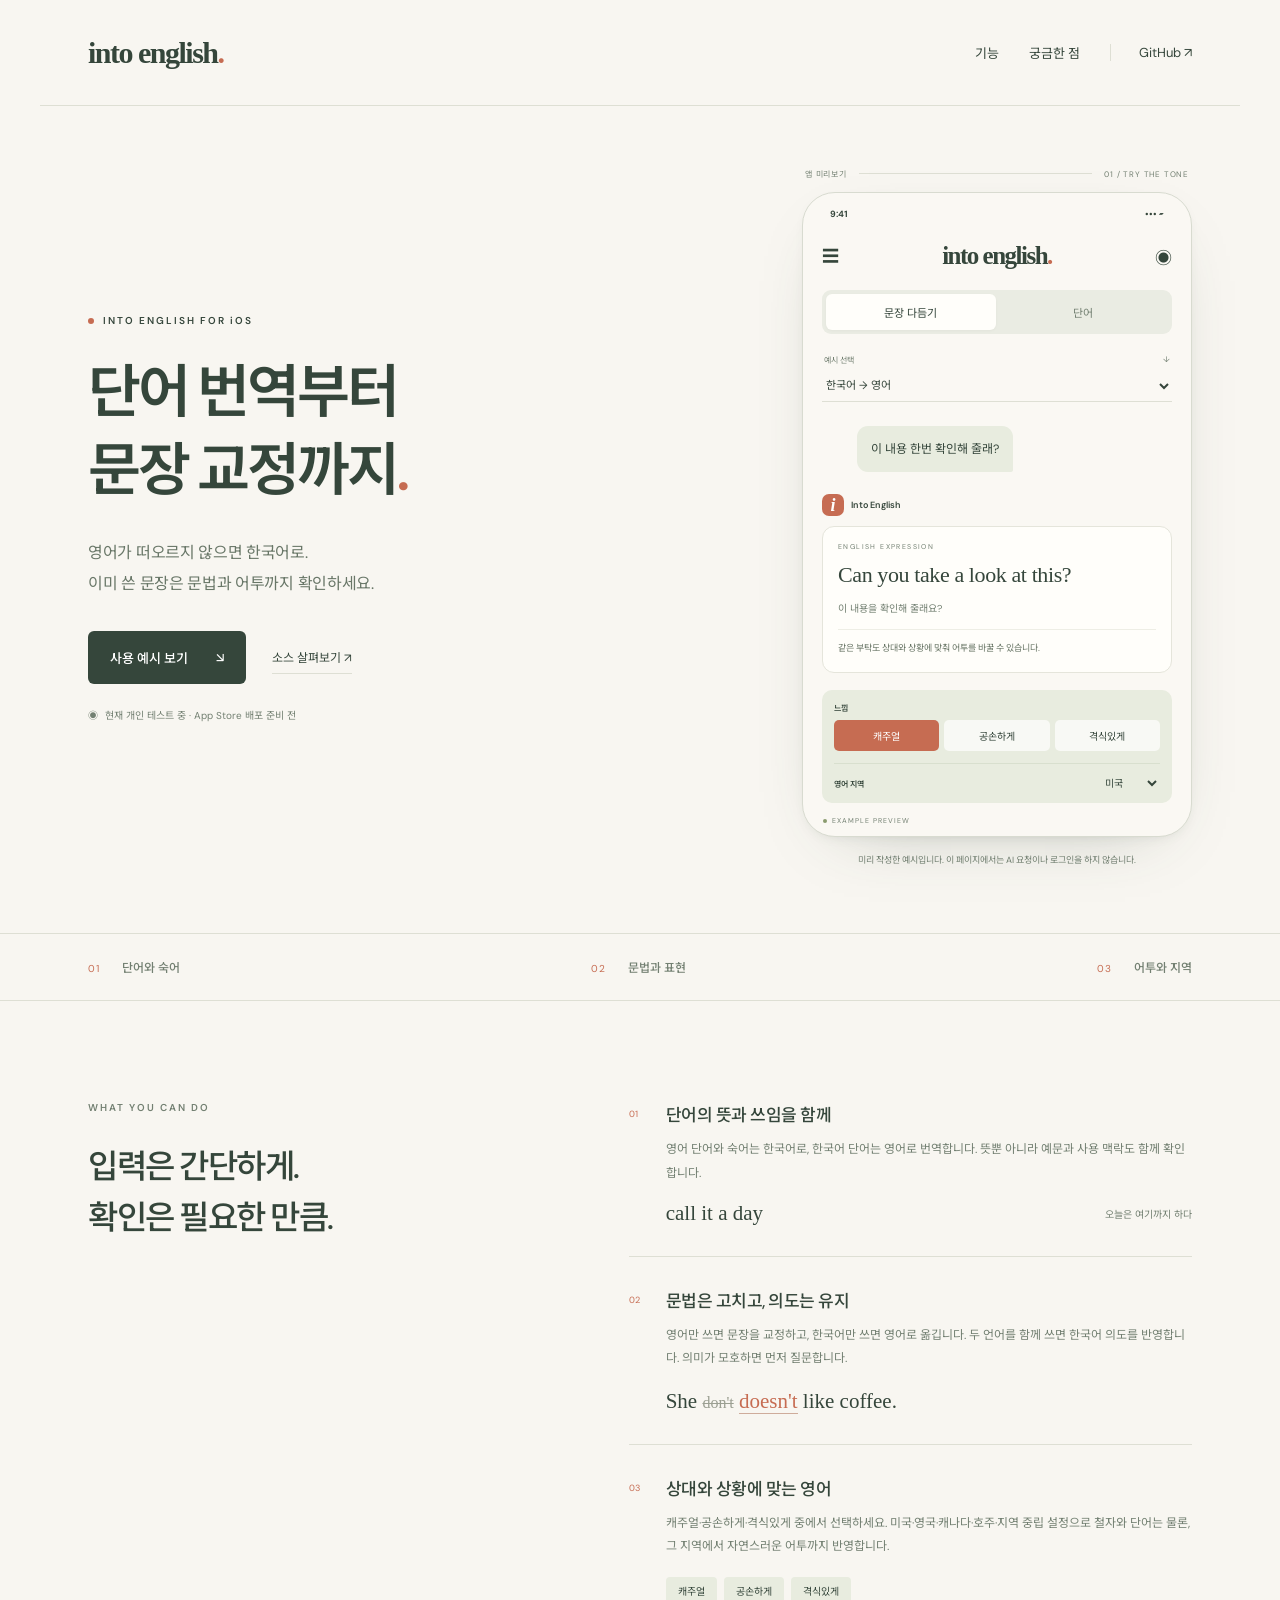
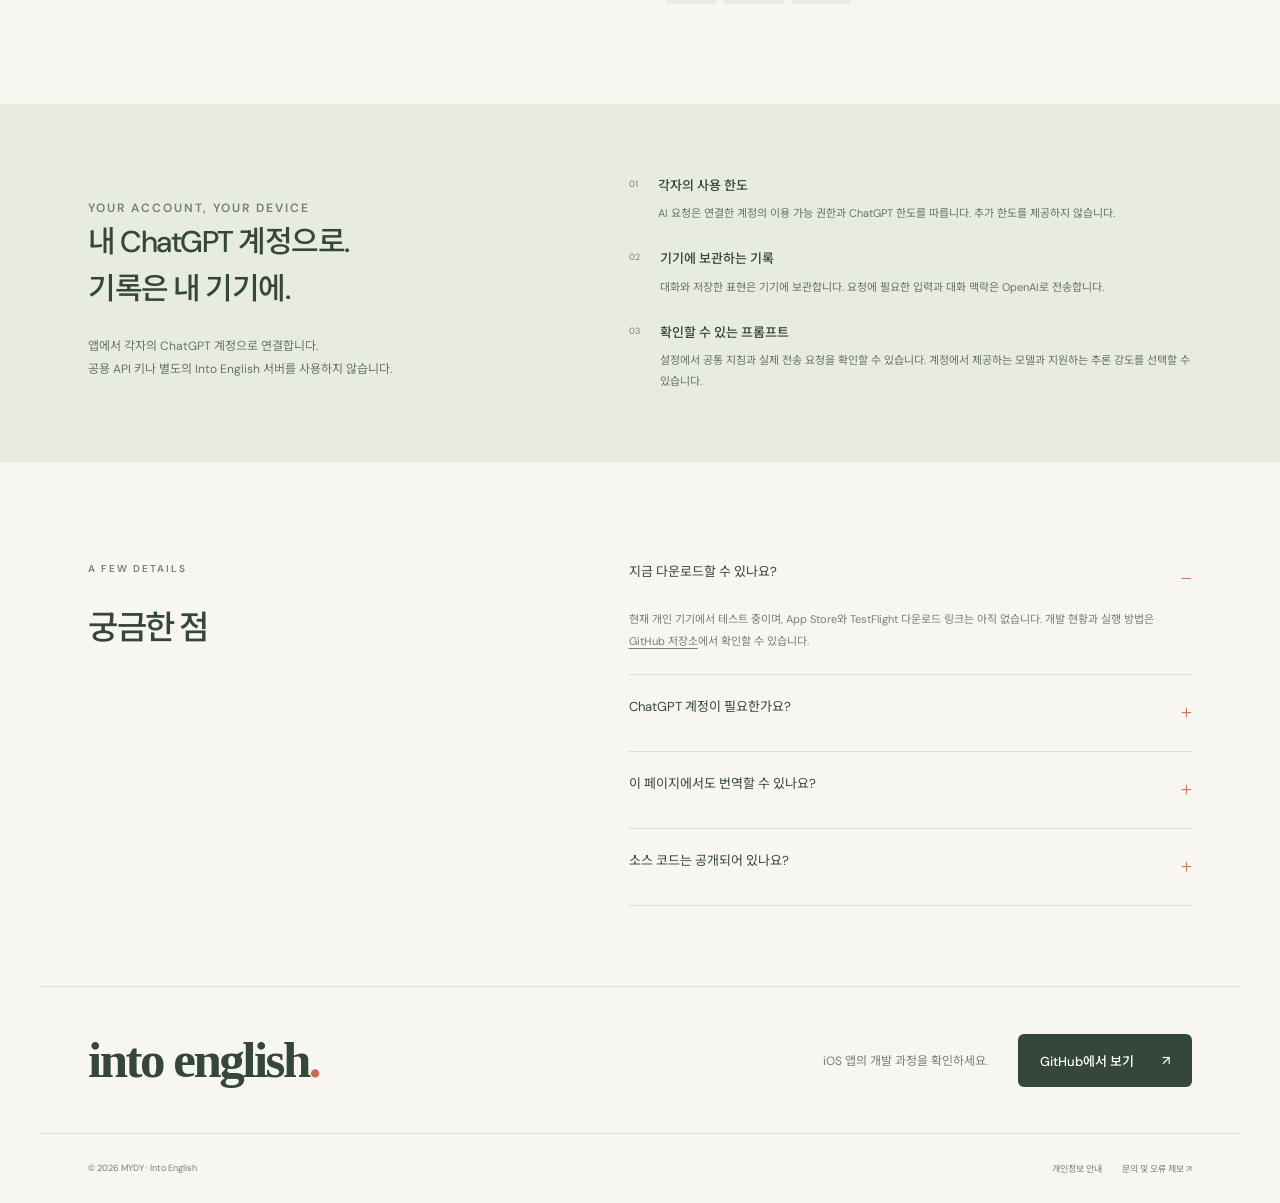
==== commit da99a980: "Keep mode tab labels visible while pressed and simplify word tab title" ====
--- a/docs/index.html
+++ b/docs/index.html
@@ -16,7 +16,7 @@
 <main id="main">
 <section class="hero wrap" aria-labelledby="hero-title">
 <div class="hero-copy"><div class="eyebrow"><span class="dot"></span> INTO ENGLISH FOR iOS</div><h1 id="hero-title">단어 번역부터<br>문장 교정까지<span class="coral">.</span></h1><p class="intro">영어가 떠오르지 않으면 한국어로.<br>이미 쓴 문장은 문법과 어투까지 확인하세요.</p><div class="actions"><a class="button primary" href="#demo">사용 예시 보기 <span aria-hidden="true">↘</span></a><a class="text-link" href="https://github.com/yoobato/mydy-into-english">소스 살펴보기 <span aria-hidden="true">↗</span></a></div><div class="availability"><span class="small-apple" aria-hidden="true">◉</span> 현재 개인 테스트 중 · App Store 배포 준비 전</div></div>
-<div class="hero-preview" id="demo"><div class="preview-caption"><span>앱 미리보기</span><span class="caption-line"></span><span>01 / TRY THE TONE</span></div><div class="phone"><div class="phone-top"><span>9:41</span><span aria-hidden="true">••• ▰</span></div><div class="app-brand"><span aria-hidden="true">☰</span><span class="wordmark">into english<span>.</span></span><span aria-hidden="true">◉</span></div><div class="demo-tabs" role="tablist" aria-label="예시 종류"><button id="sentence-tab" role="tab" aria-selected="true" aria-controls="demo-panel" data-mode="sentence">문장 다듬기</button><button id="word-tab" role="tab" aria-selected="false" aria-controls="demo-panel" data-mode="word" tabindex="-1">단어 / 숙어</button></div><div id="demo-panel" role="tabpanel" aria-labelledby="sentence-tab"><label class="scenario-label" for="scenario">예시 선택 <span aria-hidden="true">↓</span></label><select id="scenario" aria-label="확인할 예시"></select><div class="chat"><div class="user-bubble" id="user-text"></div><div class="assistant-label"><span class="avatar" aria-hidden="true">i</span> Into English</div><article class="answer" aria-live="polite" aria-atomic="true"><div class="answer-meta" id="answer-meta">ENGLISH EXPRESSION</div><p id="answer-text" lang="en"></p><p class="meaning" id="answer-meaning"></p><div class="answer-note" id="answer-note"></div></article></div><div class="demo-options"><div id="tone-wrap"><span class="control-label">느낌</span><div class="tone-group" role="group" aria-label="문장 느낌"><button data-tone="casual" aria-pressed="true">캐주얼</button><button data-tone="polite" aria-pressed="false">공손하게</button><button data-tone="formal" aria-pressed="false">격식있게</button></div></div><label class="region-control" for="region"><span class="control-label">영어 지역</span><select id="region"><option value="us">미국</option><option value="uk">영국</option><option value="canada">캐나다</option><option value="australia">호주</option><option value="neutral">지역 중립</option></select></label></div></div><div class="phone-foot"><span class="dot"></span> EXAMPLE PREVIEW</div></div><p class="demo-disclaimer">미리 작성한 예시입니다. 이 페이지에서는 AI 요청이나 로그인을 하지 않습니다.</p></div>
+<div class="hero-preview" id="demo"><div class="preview-caption"><span>앱 미리보기</span><span class="caption-line"></span><span>01 / TRY THE TONE</span></div><div class="phone"><div class="phone-top"><span>9:41</span><span aria-hidden="true">••• ▰</span></div><div class="app-brand"><span aria-hidden="true">☰</span><span class="wordmark">into english<span>.</span></span><span aria-hidden="true">◉</span></div><div class="demo-tabs" role="tablist" aria-label="예시 종류"><button id="sentence-tab" role="tab" aria-selected="true" aria-controls="demo-panel" data-mode="sentence">문장 다듬기</button><button id="word-tab" role="tab" aria-selected="false" aria-controls="demo-panel" data-mode="word" tabindex="-1">단어</button></div><div id="demo-panel" role="tabpanel" aria-labelledby="sentence-tab"><label class="scenario-label" for="scenario">예시 선택 <span aria-hidden="true">↓</span></label><select id="scenario" aria-label="확인할 예시"></select><div class="chat"><div class="user-bubble" id="user-text"></div><div class="assistant-label"><span class="avatar" aria-hidden="true">i</span> Into English</div><article class="answer" aria-live="polite" aria-atomic="true"><div class="answer-meta" id="answer-meta">ENGLISH EXPRESSION</div><p id="answer-text" lang="en"></p><p class="meaning" id="answer-meaning"></p><div class="answer-note" id="answer-note"></div></article></div><div class="demo-options"><div id="tone-wrap"><span class="control-label">느낌</span><div class="tone-group" role="group" aria-label="문장 느낌"><button data-tone="casual" aria-pressed="true">캐주얼</button><button data-tone="polite" aria-pressed="false">공손하게</button><button data-tone="formal" aria-pressed="false">격식있게</button></div></div><label class="region-control" for="region"><span class="control-label">영어 지역</span><select id="region"><option value="us">미국</option><option value="uk">영국</option><option value="canada">캐나다</option><option value="australia">호주</option><option value="neutral">지역 중립</option></select></label></div></div><div class="phone-foot"><span class="dot"></span> EXAMPLE PREVIEW</div></div><p class="demo-disclaimer">미리 작성한 예시입니다. 이 페이지에서는 AI 요청이나 로그인을 하지 않습니다.</p></div>
 </section>
 <div class="index-strip"><div class="wrap"><span>01 <b>단어와 숙어</b></span><span>02 <b>문법과 표현</b></span><span>03 <b>어투와 지역</b></span></div></div>
 <section class="features wrap" id="how" aria-labelledby="features-title"><div class="section-heading"><p class="eyebrow">WHAT YOU CAN DO</p><h2 id="features-title">입력은 간단하게.<br>확인은 필요한 만큼.</h2></div><div class="feature-list"><article class="feature"><span class="feature-number">01</span><div><h3>단어의 뜻과 쓰임을 함께</h3><p>영어 단어와 숙어는 한국어로, 한국어 단어는 영어로 번역합니다. 뜻뿐 아니라 예문과 사용 맥락도 함께 확인합니다.</p><div class="inline-example"><span lang="en">call it a day</span><span>오늘은 여기까지 하다</span></div></div></article><article class="feature"><span class="feature-number">02</span><div><h3>문법은 고치고, 의도는 유지</h3><p>영어만 쓰면 문장을 교정하고, 한국어만 쓰면 영어로 옮깁니다. 두 언어를 함께 쓰면 한국어 의도를 반영합니다. 의미가 모호하면 먼저 질문합니다.</p><div class="grammar-example" lang="en">She <del>don't</del> <ins>doesn't</ins> like coffee.</div></div></article><article class="feature"><span class="feature-number">03</span><div><h3>상대와 상황에 맞는 영어</h3><p>캐주얼·공손하게·격식있게 중에서 선택하세요. 미국·영국·캐나다·호주·지역 중립 설정으로 철자와 단어는 물론, 그 지역에서 자연스러운 어투까지 반영합니다.</p><div class="tone-sample"><span>캐주얼</span><span>공손하게</span><span>격식있게</span></div></div></article></div></section>
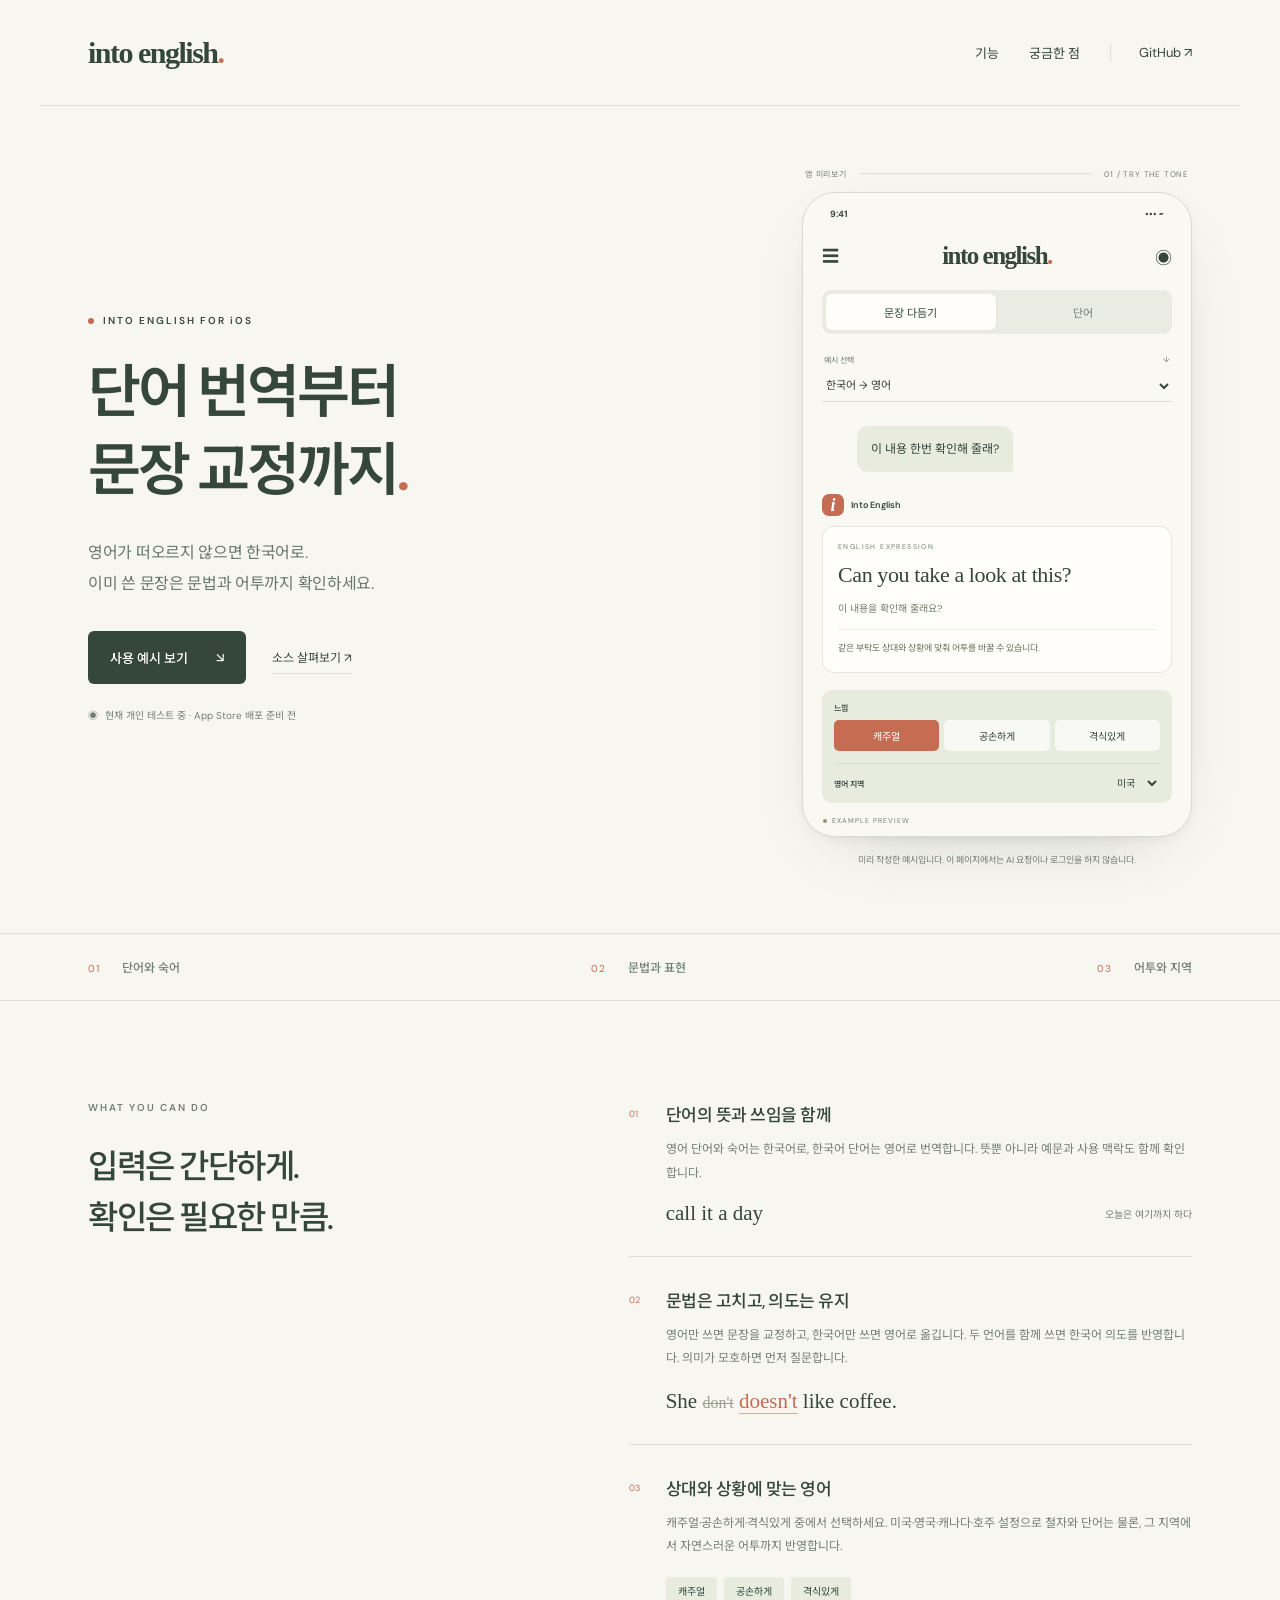
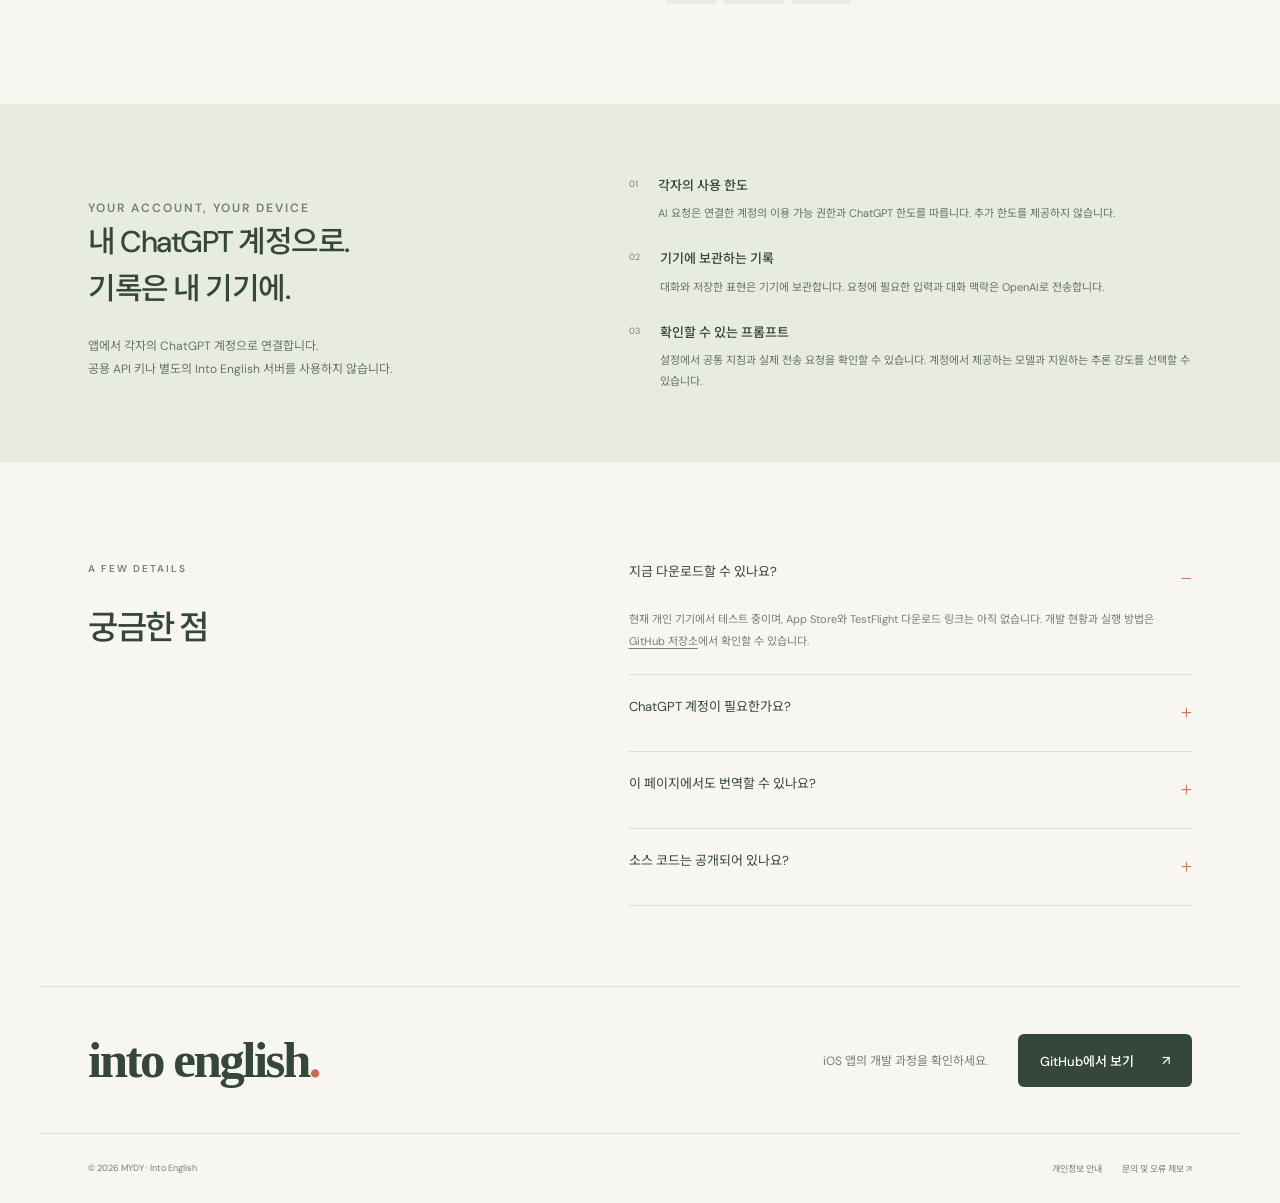
==== commit 1b3eee35: "Revoke ChatGPT sessions on disconnect and simplify regional and account UI" ====
--- a/docs/index.html
+++ b/docs/index.html
@@ -16,10 +16,10 @@
 <main id="main">
 <section class="hero wrap" aria-labelledby="hero-title">
 <div class="hero-copy"><div class="eyebrow"><span class="dot"></span> INTO ENGLISH FOR iOS</div><h1 id="hero-title">단어 번역부터<br>문장 교정까지<span class="coral">.</span></h1><p class="intro">영어가 떠오르지 않으면 한국어로.<br>이미 쓴 문장은 문법과 어투까지 확인하세요.</p><div class="actions"><a class="button primary" href="#demo">사용 예시 보기 <span aria-hidden="true">↘</span></a><a class="text-link" href="https://github.com/yoobato/mydy-into-english">소스 살펴보기 <span aria-hidden="true">↗</span></a></div><div class="availability"><span class="small-apple" aria-hidden="true">◉</span> 현재 개인 테스트 중 · App Store 배포 준비 전</div></div>
-<div class="hero-preview" id="demo"><div class="preview-caption"><span>앱 미리보기</span><span class="caption-line"></span><span>01 / TRY THE TONE</span></div><div class="phone"><div class="phone-top"><span>9:41</span><span aria-hidden="true">••• ▰</span></div><div class="app-brand"><span aria-hidden="true">☰</span><span class="wordmark">into english<span>.</span></span><span aria-hidden="true">◉</span></div><div class="demo-tabs" role="tablist" aria-label="예시 종류"><button id="sentence-tab" role="tab" aria-selected="true" aria-controls="demo-panel" data-mode="sentence">문장 다듬기</button><button id="word-tab" role="tab" aria-selected="false" aria-controls="demo-panel" data-mode="word" tabindex="-1">단어</button></div><div id="demo-panel" role="tabpanel" aria-labelledby="sentence-tab"><label class="scenario-label" for="scenario">예시 선택 <span aria-hidden="true">↓</span></label><select id="scenario" aria-label="확인할 예시"></select><div class="chat"><div class="user-bubble" id="user-text"></div><div class="assistant-label"><span class="avatar" aria-hidden="true">i</span> Into English</div><article class="answer" aria-live="polite" aria-atomic="true"><div class="answer-meta" id="answer-meta">ENGLISH EXPRESSION</div><p id="answer-text" lang="en"></p><p class="meaning" id="answer-meaning"></p><div class="answer-note" id="answer-note"></div></article></div><div class="demo-options"><div id="tone-wrap"><span class="control-label">느낌</span><div class="tone-group" role="group" aria-label="문장 느낌"><button data-tone="casual" aria-pressed="true">캐주얼</button><button data-tone="polite" aria-pressed="false">공손하게</button><button data-tone="formal" aria-pressed="false">격식있게</button></div></div><label class="region-control" for="region"><span class="control-label">영어 지역</span><select id="region"><option value="us">미국</option><option value="uk">영국</option><option value="canada">캐나다</option><option value="australia">호주</option><option value="neutral">지역 중립</option></select></label></div></div><div class="phone-foot"><span class="dot"></span> EXAMPLE PREVIEW</div></div><p class="demo-disclaimer">미리 작성한 예시입니다. 이 페이지에서는 AI 요청이나 로그인을 하지 않습니다.</p></div>
+<div class="hero-preview" id="demo"><div class="preview-caption"><span>앱 미리보기</span><span class="caption-line"></span><span>01 / TRY THE TONE</span></div><div class="phone"><div class="phone-top"><span>9:41</span><span aria-hidden="true">••• ▰</span></div><div class="app-brand"><span aria-hidden="true">☰</span><span class="wordmark">into english<span>.</span></span><span aria-hidden="true">◉</span></div><div class="demo-tabs" role="tablist" aria-label="예시 종류"><button id="sentence-tab" role="tab" aria-selected="true" aria-controls="demo-panel" data-mode="sentence">문장 다듬기</button><button id="word-tab" role="tab" aria-selected="false" aria-controls="demo-panel" data-mode="word" tabindex="-1">단어</button></div><div id="demo-panel" role="tabpanel" aria-labelledby="sentence-tab"><label class="scenario-label" for="scenario">예시 선택 <span aria-hidden="true">↓</span></label><select id="scenario" aria-label="확인할 예시"></select><div class="chat"><div class="user-bubble" id="user-text"></div><div class="assistant-label"><span class="avatar" aria-hidden="true">i</span> Into English</div><article class="answer" aria-live="polite" aria-atomic="true"><div class="answer-meta" id="answer-meta">ENGLISH EXPRESSION</div><p id="answer-text" lang="en"></p><p class="meaning" id="answer-meaning"></p><div class="answer-note" id="answer-note"></div></article></div><div class="demo-options"><div id="tone-wrap"><span class="control-label">느낌</span><div class="tone-group" role="group" aria-label="문장 느낌"><button data-tone="casual" aria-pressed="true">캐주얼</button><button data-tone="polite" aria-pressed="false">공손하게</button><button data-tone="formal" aria-pressed="false">격식있게</button></div></div><label class="region-control" for="region"><span class="control-label">영어 지역</span><select id="region"><option value="us">미국</option><option value="uk">영국</option><option value="canada">캐나다</option><option value="australia">호주</option></select></label></div></div><div class="phone-foot"><span class="dot"></span> EXAMPLE PREVIEW</div></div><p class="demo-disclaimer">미리 작성한 예시입니다. 이 페이지에서는 AI 요청이나 로그인을 하지 않습니다.</p></div>
 </section>
 <div class="index-strip"><div class="wrap"><span>01 <b>단어와 숙어</b></span><span>02 <b>문법과 표현</b></span><span>03 <b>어투와 지역</b></span></div></div>
-<section class="features wrap" id="how" aria-labelledby="features-title"><div class="section-heading"><p class="eyebrow">WHAT YOU CAN DO</p><h2 id="features-title">입력은 간단하게.<br>확인은 필요한 만큼.</h2></div><div class="feature-list"><article class="feature"><span class="feature-number">01</span><div><h3>단어의 뜻과 쓰임을 함께</h3><p>영어 단어와 숙어는 한국어로, 한국어 단어는 영어로 번역합니다. 뜻뿐 아니라 예문과 사용 맥락도 함께 확인합니다.</p><div class="inline-example"><span lang="en">call it a day</span><span>오늘은 여기까지 하다</span></div></div></article><article class="feature"><span class="feature-number">02</span><div><h3>문법은 고치고, 의도는 유지</h3><p>영어만 쓰면 문장을 교정하고, 한국어만 쓰면 영어로 옮깁니다. 두 언어를 함께 쓰면 한국어 의도를 반영합니다. 의미가 모호하면 먼저 질문합니다.</p><div class="grammar-example" lang="en">She <del>don't</del> <ins>doesn't</ins> like coffee.</div></div></article><article class="feature"><span class="feature-number">03</span><div><h3>상대와 상황에 맞는 영어</h3><p>캐주얼·공손하게·격식있게 중에서 선택하세요. 미국·영국·캐나다·호주·지역 중립 설정으로 철자와 단어는 물론, 그 지역에서 자연스러운 어투까지 반영합니다.</p><div class="tone-sample"><span>캐주얼</span><span>공손하게</span><span>격식있게</span></div></div></article></div></section>
+<section class="features wrap" id="how" aria-labelledby="features-title"><div class="section-heading"><p class="eyebrow">WHAT YOU CAN DO</p><h2 id="features-title">입력은 간단하게.<br>확인은 필요한 만큼.</h2></div><div class="feature-list"><article class="feature"><span class="feature-number">01</span><div><h3>단어의 뜻과 쓰임을 함께</h3><p>영어 단어와 숙어는 한국어로, 한국어 단어는 영어로 번역합니다. 뜻뿐 아니라 예문과 사용 맥락도 함께 확인합니다.</p><div class="inline-example"><span lang="en">call it a day</span><span>오늘은 여기까지 하다</span></div></div></article><article class="feature"><span class="feature-number">02</span><div><h3>문법은 고치고, 의도는 유지</h3><p>영어만 쓰면 문장을 교정하고, 한국어만 쓰면 영어로 옮깁니다. 두 언어를 함께 쓰면 한국어 의도를 반영합니다. 의미가 모호하면 먼저 질문합니다.</p><div class="grammar-example" lang="en">She <del>don't</del> <ins>doesn't</ins> like coffee.</div></div></article><article class="feature"><span class="feature-number">03</span><div><h3>상대와 상황에 맞는 영어</h3><p>캐주얼·공손하게·격식있게 중에서 선택하세요. 미국·영국·캐나다·호주 설정으로 철자와 단어는 물론, 그 지역에서 자연스러운 어투까지 반영합니다.</p><div class="tone-sample"><span>캐주얼</span><span>공손하게</span><span>격식있게</span></div></div></article></div></section>
 <section class="account-section"><div class="wrap account-layout"><div><p class="eyebrow">YOUR ACCOUNT, YOUR DEVICE</p><h2>내 ChatGPT 계정으로.<br>기록은 내 기기에.</h2><p>앱에서 각자의 ChatGPT 계정으로 연결합니다.<br>공용 API 키나 별도의 Into English 서버를 사용하지 않습니다.</p></div><div class="account-notes"><div><span>01</span><p><strong>각자의 사용 한도</strong>AI 요청은 연결한 계정의 이용 가능 권한과 ChatGPT 한도를 따릅니다. 추가 한도를 제공하지 않습니다.</p></div><div><span>02</span><p><strong>기기에 보관하는 기록</strong>대화와 저장한 표현은 기기에 보관합니다. 요청에 필요한 입력과 대화 맥락은 OpenAI로 전송합니다.</p></div><div><span>03</span><p><strong>확인할 수 있는 프롬프트</strong>설정에서 공통 지침과 실제 전송 요청을 확인할 수 있습니다. 계정에서 제공하는 모델과 지원하는 추론 강도를 선택할 수 있습니다.</p></div></div></div></section>
 <section class="faq wrap" id="questions" aria-labelledby="faq-title"><div class="section-heading"><p class="eyebrow">A FEW DETAILS</p><h2 id="faq-title">궁금한 점</h2></div><div class="faq-list"><details open><summary>지금 다운로드할 수 있나요?</summary><p>현재 개인 기기에서 테스트 중이며, App Store와 TestFlight 다운로드 링크는 아직 없습니다. 개발 현황과 실행 방법은 <a href="https://github.com/yoobato/mydy-into-english">GitHub 저장소</a>에서 확인할 수 있습니다.</p></details><details><summary>ChatGPT 계정이 필요한가요?</summary><p>실제 iOS 앱의 AI 기능은 본인의 ChatGPT 계정 연결이 필요합니다. 사용 가능 여부와 모델은 계정·워크스페이스의 권한 및 OpenAI 제공 조건에 따라 달라집니다. 이 소개 페이지에는 로그인 기능이 없습니다.</p></details><details><summary>이 페이지에서도 번역할 수 있나요?</summary><p>위 화면은 미리 작성된 예시로 기능을 설명하는 데모입니다. 실제 AI 번역과 교정은 iOS 앱에서 동작합니다.</p></details><details><summary>소스 코드는 공개되어 있나요?</summary><p>코드는 GitHub에서 확인할 수 있습니다. 사용·수정·재배포 조건은 저장소의 라이선스 안내를 확인하세요. Into English는 OpenAI의 공식 앱이 아닙니다.</p></details></div></section>
 <section class="closing wrap"><span class="wordmark">into english<span>.</span></span><div><p>iOS 앱의 개발 과정을 확인하세요.</p><a class="button primary" href="https://github.com/yoobato/mydy-into-english">GitHub에서 보기 <span aria-hidden="true">↗</span></a></div></section>
